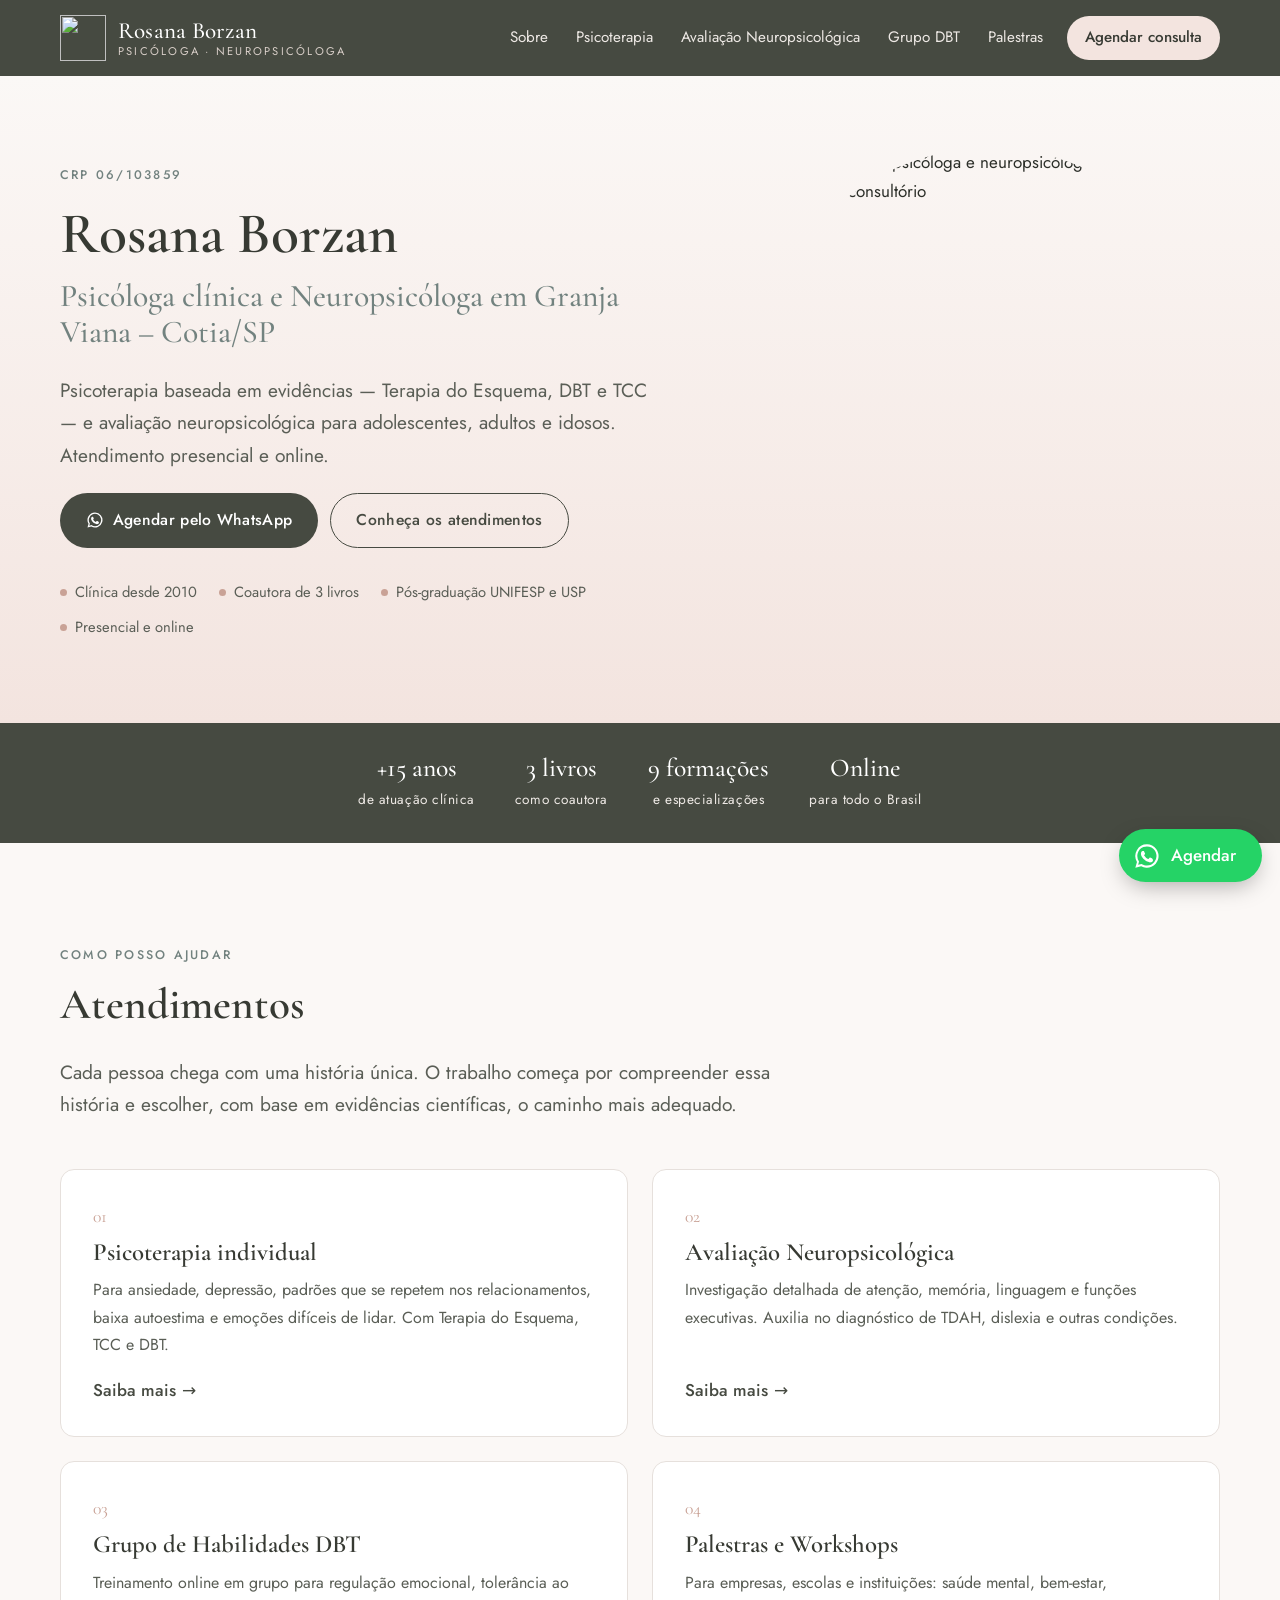
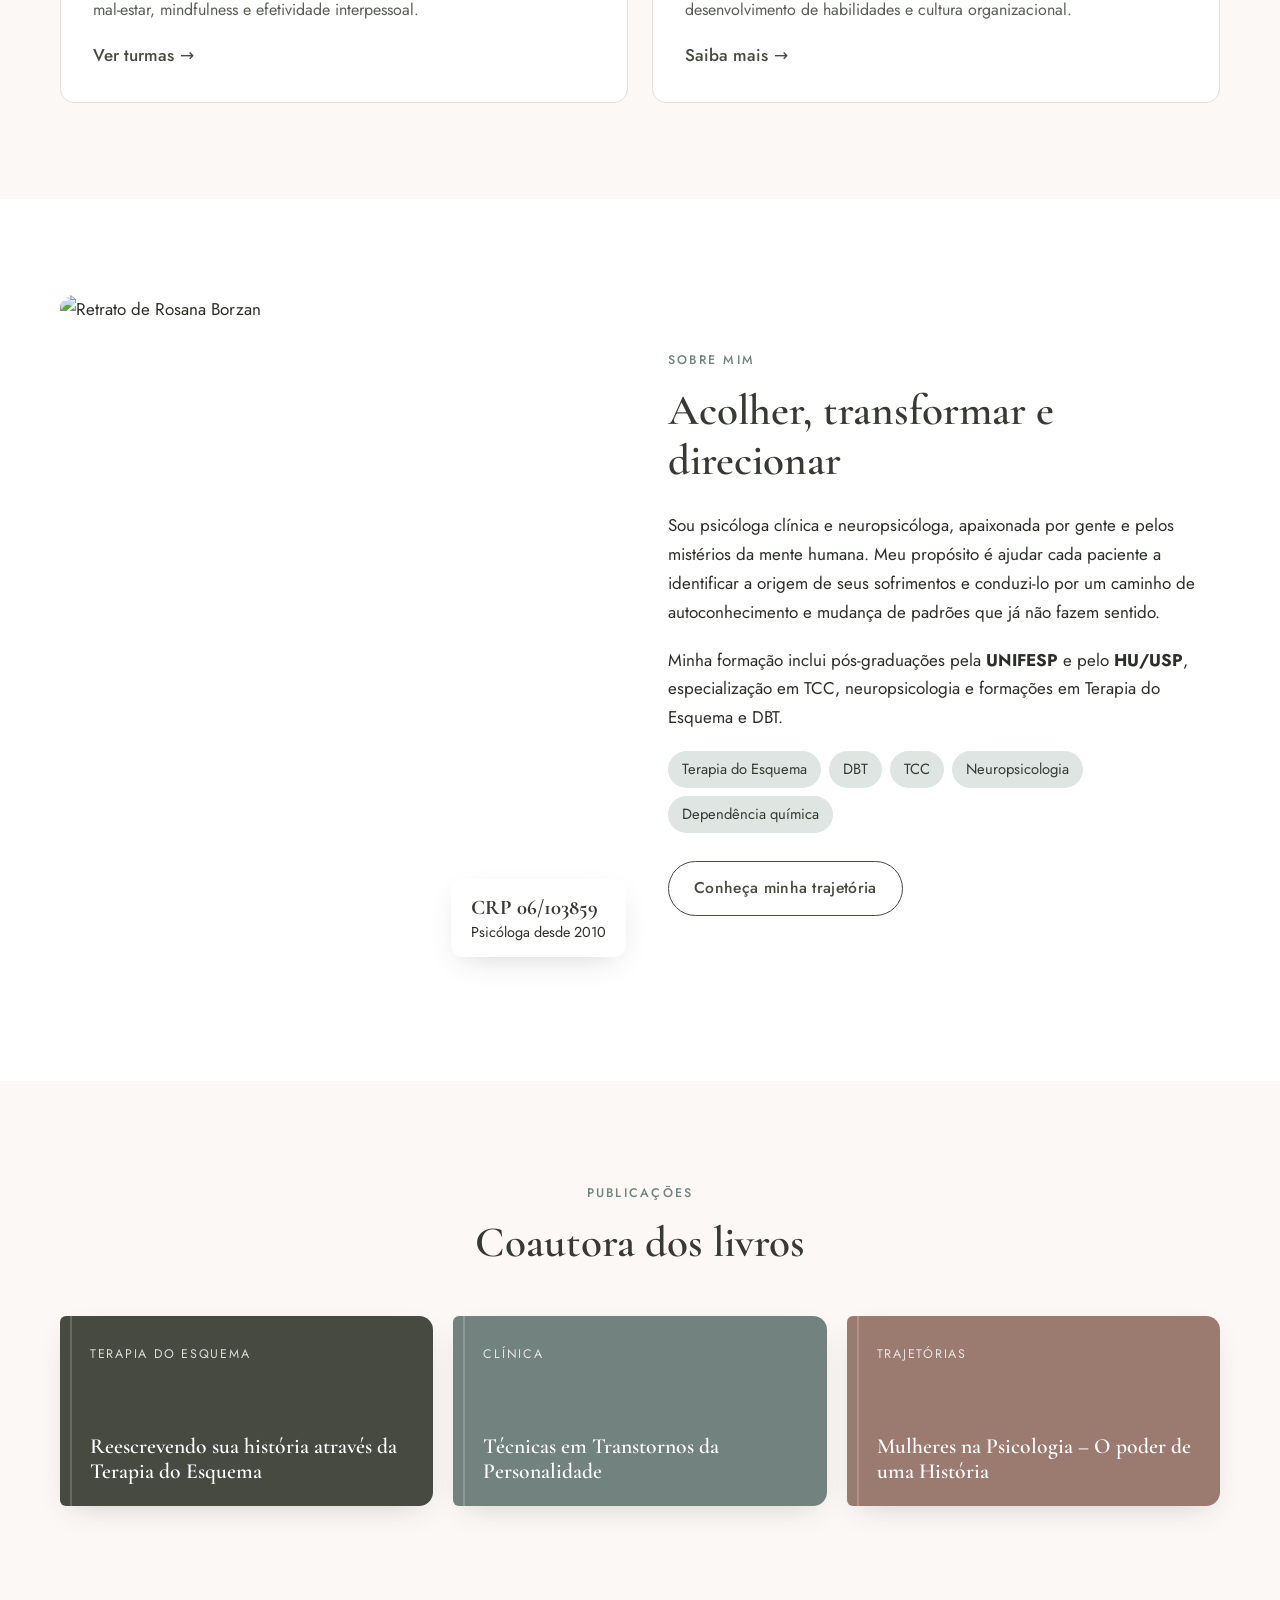
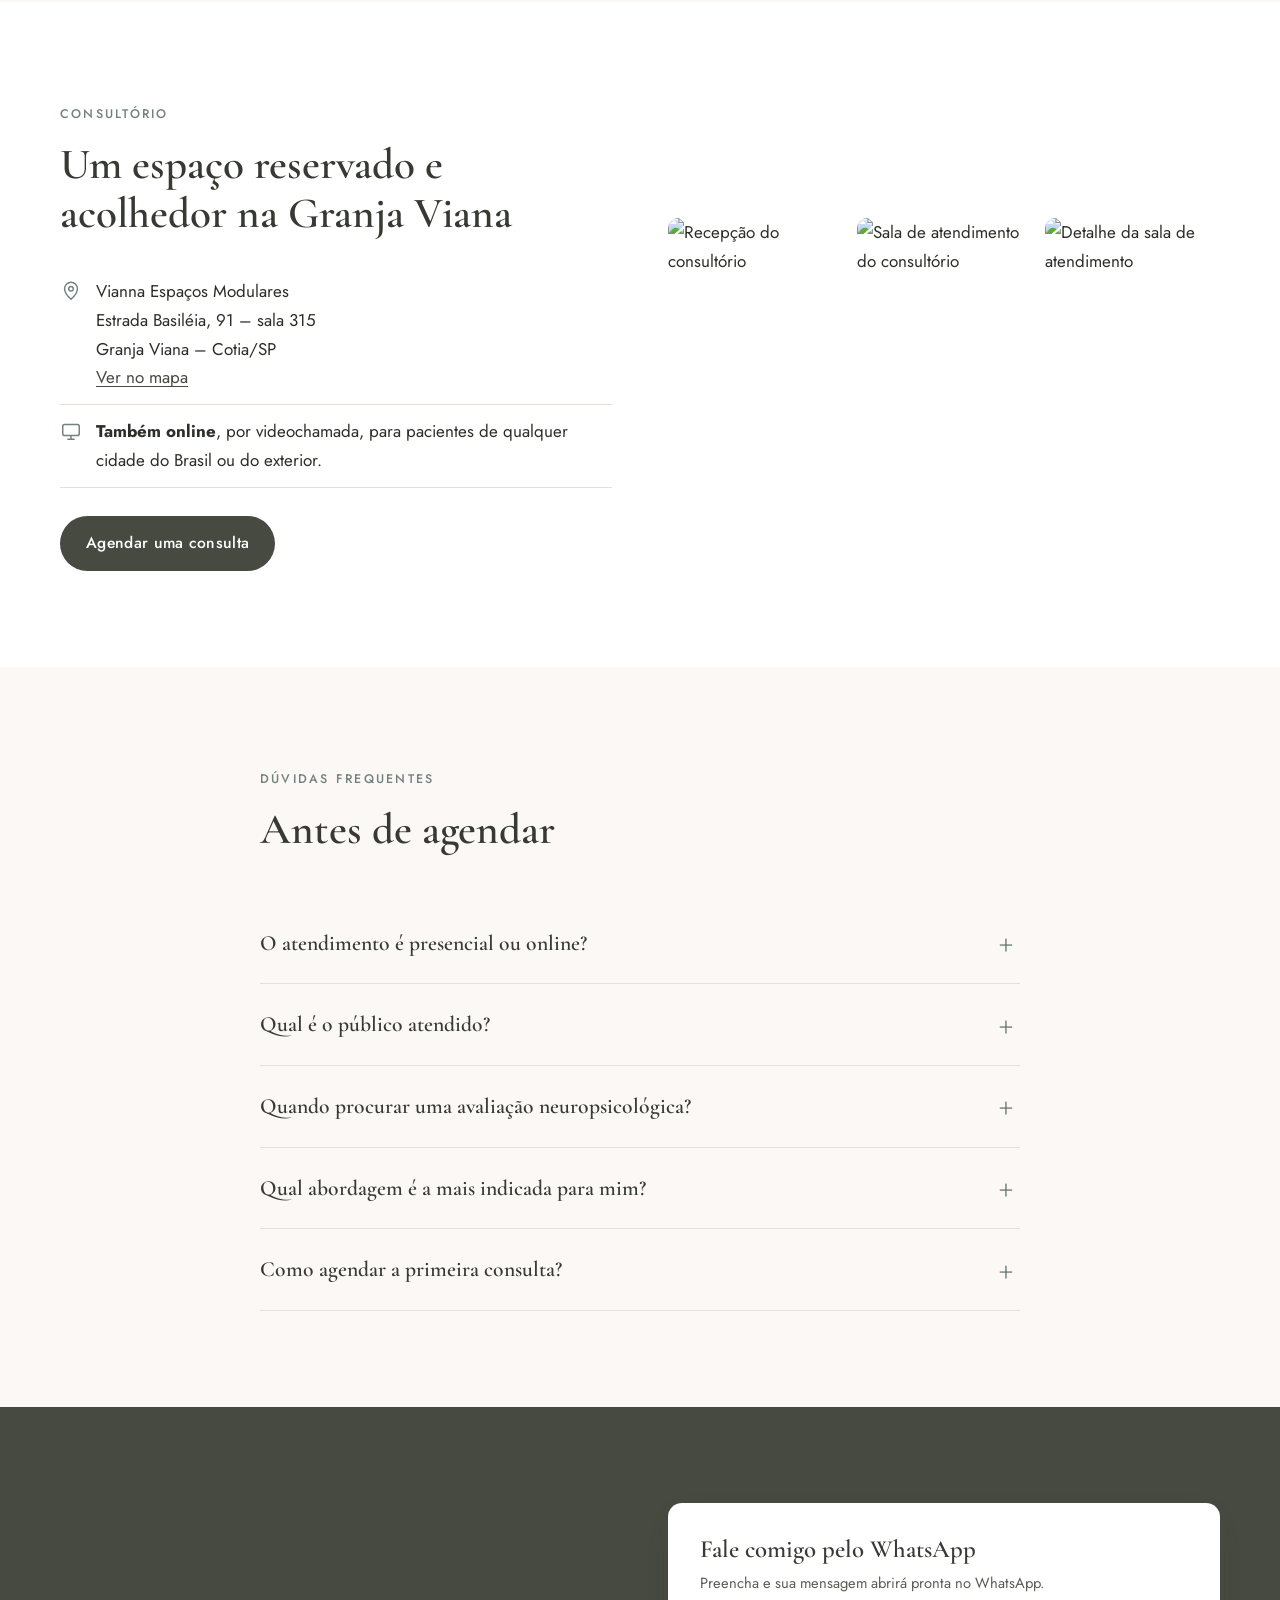
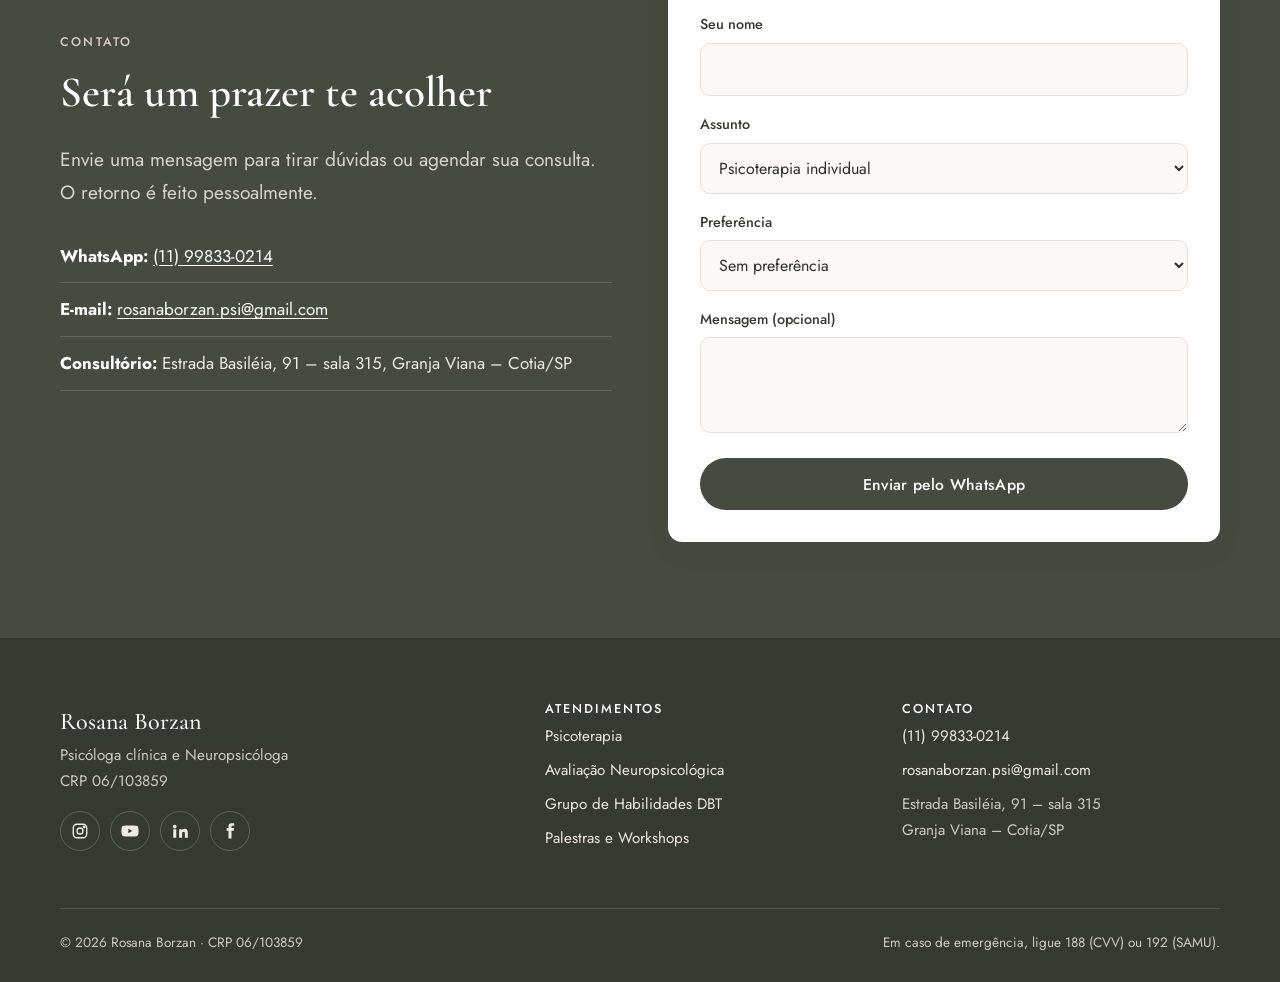
==== index.html @ f5019046 "Site Rosana Borzan: prévia otimizada para rosana.borzanti.com Site estático (HTML/CSS) para GitHub P" ====
<!doctype html>
<html lang="pt-BR">
<head>
  <meta charset="utf-8">
  <meta name="viewport" content="width=device-width, initial-scale=1">
  <!-- PRÉVIA: remover a linha abaixo quando o site for publicado no domínio oficial -->
  <meta name="robots" content="noindex, nofollow">
  <title>Rosana Borzan | Psicóloga e Neuropsicóloga em Granja Viana – Cotia/SP</title>
  <meta name="description" content="Psicóloga clínica e neuropsicóloga (CRP 06/103859) na Granja Viana, Cotia/SP. Terapia do Esquema, DBT, TCC e avaliação neuropsicológica. Atendimento presencial e online.">
  <link rel="canonical" href="https://www.rosanaborzan.com.br/">

  <meta property="og:type" content="website">
  <meta property="og:locale" content="pt_BR">
  <meta property="og:site_name" content="Rosana Borzan — Psicóloga e Neuropsicóloga">
  <meta property="og:title" content="Rosana Borzan | Psicóloga e Neuropsicóloga em Granja Viana – Cotia/SP">
  <meta property="og:description" content="Psicoterapia (Terapia do Esquema, DBT e TCC) e avaliação neuropsicológica. Presencial na Granja Viana e online.">
  <meta property="og:url" content="https://www.rosanaborzan.com.br/">
  <meta property="og:image" content="https://static.wixstatic.com/media/df5437_ecac003f437c480aad3b87cfb4c5e4ff~mv2.png">
  <meta name="theme-color" content="#464a41">

  <link rel="icon" href="https://static.wixstatic.com/media/df5437_213c52e85fbc4477a9173a005abdd937~mv2.png/v1/fill/w_64,h_64/icone.png">
  <link rel="preconnect" href="https://fonts.googleapis.com">
  <link rel="preconnect" href="https://fonts.gstatic.com" crossorigin>
  <link rel="preconnect" href="https://static.wixstatic.com">
  <link href="https://fonts.googleapis.com/css2?family=Cormorant+Garamond:wght@500;600&family=Jost:wght@300;400;500&display=swap" rel="stylesheet">
  <link rel="stylesheet" href="assets/css/style.css">

  <script type="application/ld+json">
  {
    "@context": "https://schema.org",
    "@graph": [
      {
        "@type": "Person",
        "@id": "https://www.rosanaborzan.com.br/#rosana",
        "name": "Rosana Borzan",
        "jobTitle": "Psicóloga clínica e Neuropsicóloga",
        "identifier": "CRP 06/103859",
        "url": "https://www.rosanaborzan.com.br/",
        "image": "https://static.wixstatic.com/media/df5437_69ecfca839ca48368ebe53f4843cc2de~mv2.png",
        "knowsAbout": ["Terapia do Esquema", "Terapia Comportamental Dialética (DBT)", "Terapia Cognitivo-Comportamental (TCC)", "Avaliação Neuropsicológica", "Dependência Química"],
        "alumniOf": ["UNIAD/UNIFESP", "HU/USP", "IPOG", "CETCC", "Wainer Psicologia"],
        "sameAs": [
          "https://instagram.com/rosanaborzan.psi",
          "https://www.facebook.com/rosanaborzan.psi",
          "https://www.linkedin.com/in/rosana-borzan-b3a8b321/",
          "https://www.youtube.com/@rosanaborzan-psi"
        ]
      },
      {
        "@type": "MedicalBusiness",
        "@id": "https://www.rosanaborzan.com.br/#consultorio",
        "name": "Rosana Borzan — Psicóloga e Neuropsicóloga",
        "url": "https://www.rosanaborzan.com.br/",
        "image": "https://static.wixstatic.com/media/df5437_6f038b5572b04804a9da03c0ed08ec69~mv2.jpg",
        "telephone": "+55 11 99833-0214",
        "email": "rosanaborzan.psi@gmail.com",
        "medicalSpecialty": "Psychiatric",
        "founder": { "@id": "https://www.rosanaborzan.com.br/#rosana" },
        "address": {
          "@type": "PostalAddress",
          "streetAddress": "Estrada Basiléia, 91 – sala 315 (Vianna Espaços Modulares)",
          "addressLocality": "Cotia",
          "addressRegion": "SP",
          "addressCountry": "BR"
        },
        "areaServed": ["Granja Viana", "Cotia", "Carapicuíba", "Vargem Grande Paulista", "São Paulo", "Brasil (online)"],
        "availableService": [
          { "@type": "MedicalTherapy", "name": "Psicoterapia individual" },
          { "@type": "MedicalTest", "name": "Avaliação Neuropsicológica" },
          { "@type": "MedicalTherapy", "name": "Grupo de Treinamento de Habilidades DBT" }
        ]
      },
      {
        "@type": "FAQPage",
        "mainEntity": [
          { "@type": "Question", "name": "O atendimento é presencial ou online?",
            "acceptedAnswer": { "@type": "Answer", "text": "Os dois. O atendimento presencial acontece no consultório na Granja Viana, em Cotia/SP, e o atendimento online é feito por videochamada, para pacientes de qualquer cidade." } },
          { "@type": "Question", "name": "Qual é o público atendido?",
            "acceptedAnswer": { "@type": "Answer", "text": "Adolescentes, adultos e idosos, em psicoterapia individual. A avaliação neuropsicológica e os grupos de DBT têm critérios próprios, que são conversados no primeiro contato." } },
          { "@type": "Question", "name": "Quando procurar uma avaliação neuropsicológica?",
            "acceptedAnswer": { "@type": "Answer", "text": "Quando há queixas de atenção, memória, aprendizagem, organização ou comportamento, suspeita de TDAH ou dislexia, ou quando um médico solicita a avaliação para apoiar o diagnóstico e o planejamento do tratamento." } },
          { "@type": "Question", "name": "Como agendar a primeira consulta?",
            "acceptedAnswer": { "@type": "Answer", "text": "Pelo WhatsApp (11) 99833-0214, pelo e-mail rosanaborzan.psi@gmail.com ou pelo formulário deste site." } }
        ]
      }
    ]
  }
  </script>
</head>
<body>
  <a class="skip-link" href="#conteudo">Pular para o conteúdo</a>

  <header class="site-header">
    <div class="wrap">
      <a class="brand" href="./" aria-label="Rosana Borzan — página inicial">
        <img src="https://static.wixstatic.com/media/df5437_213c52e85fbc4477a9173a005abdd937~mv2.png/v1/fill/w_92,h_92/simbolo.png" alt="" width="46" height="46">
        <span class="brand-text">
          <span class="brand-name">Rosana Borzan</span>
          <span class="brand-sub">Psicóloga · Neuropsicóloga</span>
        </span>
      </a>
      <button class="nav-toggle" aria-expanded="false" aria-controls="menu" aria-label="Abrir menu">
        <svg viewBox="0 0 24 24" fill="none" stroke="currentColor" stroke-width="1.6"><path d="M4 7h16M4 12h16M4 17h16"/></svg>
      </button>
      <nav class="site-nav" id="menu" aria-label="Principal">
        <ul>
          <li><a href="sobre/">Sobre</a></li>
          <li><a href="psicoterapia/">Psicoterapia</a></li>
          <li><a href="avaliacao-neuropsicologica/">Avaliação Neuropsicológica</a></li>
          <li><a href="grupo-dbt/">Grupo DBT</a></li>
          <li><a href="palestras/">Palestras</a></li>
          <li><a class="nav-cta" href="#contato">Agendar consulta</a></li>
        </ul>
      </nav>
    </div>
  </header>

  <main id="conteudo">
    <!-- HERO -->
    <section class="hero">
      <div class="wrap">
        <div class="hero-text">
          <span class="eyebrow">CRP 06/103859</span>
          <h1>Rosana Borzan<span>Psicóloga clínica e Neuropsicóloga em Granja Viana – Cotia/SP</span></h1>
          <p class="lead">Psicoterapia baseada em evidências — Terapia do Esquema, DBT e TCC — e avaliação neuropsicológica para adolescentes, adultos e idosos. Atendimento presencial e online.</p>
          <div class="btn-row">
            <a class="btn btn-primary" href="https://wa.me/5511998330214?text=Ol%C3%A1%2C%20Dra.%20Rosana!%20Gostaria%20de%20agendar%20uma%20consulta." target="_blank" rel="noopener">
              <svg viewBox="0 0 24 24" fill="currentColor" aria-hidden="true"><path d="M12 2a10 10 0 0 0-8.6 15.1L2 22l5-1.3A10 10 0 1 0 12 2Zm0 18.2c-1.5 0-3-.4-4.3-1.2l-.3-.2-3 .8.8-2.9-.2-.3A8.2 8.2 0 1 1 12 20.2Zm4.5-6.1c-.2-.1-1.5-.7-1.7-.8-.2-.1-.4-.1-.6.1l-.8 1c-.1.2-.3.2-.5.1a6.7 6.7 0 0 1-3.3-2.9c-.3-.4.3-.4.7-1.3.1-.2 0-.3 0-.4l-.8-1.8c-.2-.5-.4-.4-.6-.4h-.5a1 1 0 0 0-.7.3c-.2.3-.9.9-.9 2.2s.9 2.5 1 2.7c.1.2 1.8 2.8 4.4 3.9 1.6.7 2.3.8 3.1.6.5-.1 1.5-.6 1.7-1.2.2-.6.2-1.1.2-1.2-.1-.1-.3-.2-.5-.3Z"/></svg>
              Agendar pelo WhatsApp
            </a>
            <a class="btn btn-outline" href="#atendimentos">Conheça os atendimentos</a>
          </div>
          <ul class="trust">
            <li>Clínica desde 2010</li>
            <li>Coautora de 3 livros</li>
            <li>Pós-graduação UNIFESP e USP</li>
            <li>Presencial e online</li>
          </ul>
        </div>
        <div class="hero-photo">
          <img src="https://static.wixstatic.com/media/df5437_302fc3990cfb4ee89cc8f977076cc85a~mv2.png/v1/fill/w_920,h_1150,al_t,q_85/rosana-borzan-psicologa.png"
               alt="Rosana Borzan, psicóloga e neuropsicóloga, sentada em uma poltrona do consultório"
               width="460" height="575" fetchpriority="high">
        </div>
      </div>
    </section>

    <!-- CREDENCIAIS -->
    <section class="creds" aria-label="Destaques da trajetória">
      <div class="wrap">
        <div><strong>+15 anos</strong><span>de atuação clínica</span></div>
        <div><strong>3 livros</strong><span>como coautora</span></div>
        <div><strong>9 formações</strong><span>e especializações</span></div>
        <div><strong>Online</strong><span>para todo o Brasil</span></div>
      </div>
    </section>

    <!-- ATENDIMENTOS -->
    <section class="section" id="atendimentos">
      <div class="wrap">
        <div class="section-head">
          <span class="eyebrow">Como posso ajudar</span>
          <h2>Atendimentos</h2>
          <p class="lead">Cada pessoa chega com uma história única. O trabalho começa por compreender essa história e escolher, com base em evidências científicas, o caminho mais adequado.</p>
        </div>
        <div class="grid-4">
          <a class="card" href="psicoterapia/">
            <span class="card-num">01</span>
            <h3>Psicoterapia individual</h3>
            <p>Para ansiedade, depressão, padrões que se repetem nos relacionamentos, baixa autoestima e emoções difíceis de lidar. Com Terapia do Esquema, TCC e DBT.</p>
            <span class="more">Saiba mais</span>
          </a>
          <a class="card" href="avaliacao-neuropsicologica/">
            <span class="card-num">02</span>
            <h3>Avaliação Neuropsicológica</h3>
            <p>Investigação detalhada de atenção, memória, linguagem e funções executivas. Auxilia no diagnóstico de TDAH, dislexia e outras condições.</p>
            <span class="more">Saiba mais</span>
          </a>
          <a class="card" href="grupo-dbt/">
            <span class="card-num">03</span>
            <h3>Grupo de Habilidades DBT</h3>
            <p>Treinamento online em grupo para regulação emocional, tolerância ao mal-estar, mindfulness e efetividade interpessoal.</p>
            <span class="more">Ver turmas</span>
          </a>
          <a class="card" href="palestras/">
            <span class="card-num">04</span>
            <h3>Palestras e Workshops</h3>
            <p>Para empresas, escolas e instituições: saúde mental, bem-estar, desenvolvimento de habilidades e cultura organizacional.</p>
            <span class="more">Saiba mais</span>
          </a>
        </div>
      </div>
    </section>

    <!-- SOBRE (resumo) -->
    <section class="section section-alt">
      <div class="wrap grid-2">
        <div class="portrait">
          <img src="https://static.wixstatic.com/media/df5437_69ecfca839ca48368ebe53f4843cc2de~mv2.png/v1/fill/w_900,h_1125,al_t,q_85/rosana-borzan.png"
               alt="Retrato de Rosana Borzan" width="450" height="562" loading="lazy">
          <div class="portrait-badge"><strong>CRP 06/103859</strong>Psicóloga desde 2010</div>
        </div>
        <div>
          <span class="eyebrow">Sobre mim</span>
          <h2>Acolher, transformar e direcionar</h2>
          <p>Sou psicóloga clínica e neuropsicóloga, apaixonada por gente e pelos mistérios da mente humana. Meu propósito é ajudar cada paciente a identificar a origem de seus sofrimentos e conduzi-lo por um caminho de autoconhecimento e mudança de padrões que já não fazem sentido.</p>
          <p>Minha formação inclui pós-graduações pela <strong>UNIFESP</strong> e pelo <strong>HU/USP</strong>, especialização em TCC, neuropsicologia e formações em Terapia do Esquema e DBT.</p>
          <ul class="pill-list" aria-label="Abordagens">
            <li>Terapia do Esquema</li>
            <li>DBT</li>
            <li>TCC</li>
            <li>Neuropsicologia</li>
            <li>Dependência química</li>
          </ul>
          <p style="margin-top:28px"><a class="btn btn-outline" href="sobre/">Conheça minha trajetória</a></p>
        </div>
      </div>
    </section>

    <!-- LIVROS -->
    <section class="section">
      <div class="wrap">
        <div class="section-head center">
          <span class="eyebrow">Publicações</span>
          <h2>Coautora dos livros</h2>
        </div>
        <div class="books">
          <article class="book"><span>Terapia do Esquema</span><h3>Reescrevendo sua história através da Terapia do Esquema</h3></article>
          <article class="book"><span>Clínica</span><h3>Técnicas em Transtornos da Personalidade</h3></article>
          <article class="book"><span>Trajetórias</span><h3>Mulheres na Psicologia – O poder de uma História</h3></article>
        </div>
      </div>
    </section>

    <!-- CONSULTÓRIO -->
    <section class="section section-alt" id="consultorio">
      <div class="wrap grid-2">
        <div>
          <span class="eyebrow">Consultório</span>
          <h2>Um espaço reservado e acolhedor na Granja Viana</h2>
          <ul class="info-list">
            <li>
              <svg viewBox="0 0 24 24" fill="none" stroke="currentColor" stroke-width="1.6" aria-hidden="true"><path d="M12 21s-7-6.2-7-11.5A7 7 0 0 1 19 9.5C19 14.8 12 21 12 21Z"/><circle cx="12" cy="9.5" r="2.5"/></svg>
              <span>Vianna Espaços Modulares<br>Estrada Basiléia, 91 – sala 315<br>Granja Viana – Cotia/SP<br><a href="https://www.google.com/maps/search/?api=1&query=Estrada+Basil%C3%A9ia+91+Granja+Viana+Cotia+SP" target="_blank" rel="noopener">Ver no mapa</a></span>
            </li>
            <li>
              <svg viewBox="0 0 24 24" fill="none" stroke="currentColor" stroke-width="1.6" aria-hidden="true"><rect x="3" y="5" width="18" height="12" rx="2"/><path d="M8 21h8M12 17v4"/></svg>
              <span><strong>Também online</strong>, por videochamada, para pacientes de qualquer cidade do Brasil ou do exterior.</span>
            </li>
          </ul>
          <a class="btn btn-primary" href="#contato">Agendar uma consulta</a>
        </div>
        <div class="gallery">
          <img src="https://static.wixstatic.com/media/df5437_6f038b5572b04804a9da03c0ed08ec69~mv2.jpg/v1/fill/w_480,h_640,q_85/consultorio-1.jpg" alt="Recepção do consultório" width="240" height="320" loading="lazy">
          <img src="https://static.wixstatic.com/media/df5437_a8359cb9f6e34f0aaebdbaca2ffdbe07~mv2.jpg/v1/fill/w_480,h_640,q_85/consultorio-2.jpg" alt="Sala de atendimento do consultório" width="240" height="320" loading="lazy">
          <img src="https://static.wixstatic.com/media/df5437_cb203d98966946499ea6cd91d3223af6~mv2.jpg/v1/fill/w_480,h_640,q_85/consultorio-3.jpg" alt="Detalhe da sala de atendimento" width="240" height="320" loading="lazy">
        </div>
      </div>
    </section>

    <!-- FAQ -->
    <section class="section" id="duvidas">
      <div class="wrap narrow">
        <div class="section-head">
          <span class="eyebrow">Dúvidas frequentes</span>
          <h2>Antes de agendar</h2>
        </div>
        <div class="faq">
          <details>
            <summary>O atendimento é presencial ou online?</summary>
            <p>Os dois. O atendimento presencial acontece no consultório na Granja Viana, em Cotia/SP, e o atendimento online é feito por videochamada, para pacientes de qualquer cidade.</p>
          </details>
          <details>
            <summary>Qual é o público atendido?</summary>
            <p>Adolescentes, adultos e idosos, em psicoterapia individual. A avaliação neuropsicológica e os grupos de DBT têm critérios próprios, que são conversados no primeiro contato.</p>
          </details>
          <details>
            <summary>Quando procurar uma avaliação neuropsicológica?</summary>
            <p>Quando há queixas de atenção, memória, aprendizagem, organização ou comportamento, suspeita de TDAH ou dislexia, ou quando um médico solicita a avaliação para apoiar o diagnóstico e o planejamento do tratamento. <a href="avaliacao-neuropsicologica/">Saiba como funciona</a>.</p>
          </details>
          <details>
            <summary>Qual abordagem é a mais indicada para mim?</summary>
            <p>Isso é definido em conjunto, a partir das primeiras sessões. A Terapia do Esquema, a TCC e a DBT são abordagens com sólida base científica e podem ser combinadas de acordo com a necessidade de cada pessoa.</p>
          </details>
          <details>
            <summary>Como agendar a primeira consulta?</summary>
            <p>Pelo WhatsApp <a href="https://wa.me/5511998330214" target="_blank" rel="noopener">(11) 99833-0214</a>, pelo e-mail <a href="mailto:rosanaborzan.psi@gmail.com">rosanaborzan.psi@gmail.com</a> ou pelo formulário abaixo.</p>
          </details>
        </div>
      </div>
    </section>

    <!-- CONTATO -->
    <section class="section cta-band" id="contato">
      <div class="wrap grid-2">
        <div>
          <span class="eyebrow" style="color:#d9cfc9">Contato</span>
          <h2>Será um prazer te acolher</h2>
          <p class="lead">Envie uma mensagem para tirar dúvidas ou agendar sua consulta. O retorno é feito pessoalmente.</p>
          <ul class="info-list" style="border-color:rgba(255,255,255,.15)">
            <li style="border-color:rgba(255,255,255,.15)"><span><strong style="color:#fff">WhatsApp:</strong> <a style="color:#fff" href="https://wa.me/5511998330214" target="_blank" rel="noopener">(11) 99833-0214</a></span></li>
            <li style="border-color:rgba(255,255,255,.15)"><span><strong style="color:#fff">E-mail:</strong> <a style="color:#fff" href="mailto:rosanaborzan.psi@gmail.com">rosanaborzan.psi@gmail.com</a></span></li>
            <li style="border-color:rgba(255,255,255,.15)"><span><strong style="color:#fff">Consultório:</strong> Estrada Basiléia, 91 – sala 315, Granja Viana – Cotia/SP</span></li>
          </ul>
        </div>
        <form class="contact-form" id="contato-form">
          <h3>Fale comigo pelo WhatsApp</h3>
          <p class="hint">Preencha e sua mensagem abrirá pronta no WhatsApp.</p>
          <div class="field">
            <label for="nome">Seu nome</label>
            <input id="nome" name="nome" required autocomplete="name">
          </div>
          <div class="field">
            <label for="assunto">Assunto</label>
            <select id="assunto" name="assunto">
              <option>Psicoterapia individual</option>
              <option>Avaliação Neuropsicológica</option>
              <option>Grupo de Habilidades DBT</option>
              <option>Palestras e Workshops</option>
              <option>Outro assunto</option>
            </select>
          </div>
          <div class="field">
            <label for="modalidade">Preferência</label>
            <select id="modalidade" name="modalidade">
              <option value="">Sem preferência</option>
              <option>Presencial</option>
              <option>Online</option>
            </select>
          </div>
          <div class="field">
            <label for="mensagem">Mensagem (opcional)</label>
            <textarea id="mensagem" name="mensagem"></textarea>
          </div>
          <button class="btn btn-primary" type="submit">Enviar pelo WhatsApp</button>
        </form>
      </div>
    </section>
  </main>

  <footer class="site-footer">
    <div class="wrap">
      <div class="footer-grid">
        <div>
          <p><strong style="color:#fff;font-family:var(--serif);font-size:1.5rem;font-weight:500">Rosana Borzan</strong><br>
          Psicóloga clínica e Neuropsicóloga<br>CRP 06/103859</p>
          <div class="social">
            <a href="https://instagram.com/rosanaborzan.psi" target="_blank" rel="noopener" aria-label="Instagram"><svg viewBox="0 0 24 24" fill="none" stroke="currentColor" stroke-width="1.8"><rect x="3" y="3" width="18" height="18" rx="5"/><circle cx="12" cy="12" r="4"/><circle cx="17.5" cy="6.5" r="1" fill="currentColor"/></svg></a>
            <a href="https://www.youtube.com/@rosanaborzan-psi" target="_blank" rel="noopener" aria-label="YouTube"><svg viewBox="0 0 24 24" fill="currentColor"><path d="M23 7.2a3 3 0 0 0-2.1-2.1C19 4.6 12 4.6 12 4.6s-7 0-8.9.5A3 3 0 0 0 1 7.2 31 31 0 0 0 .5 12a31 31 0 0 0 .5 4.8 3 3 0 0 0 2.1 2.1c1.9.5 8.9.5 8.9.5s7 0 8.9-.5a3 3 0 0 0 2.1-2.1 31 31 0 0 0 .5-4.8 31 31 0 0 0-.5-4.8ZM9.8 15V9l5.2 3-5.2 3Z"/></svg></a>
            <a href="https://www.linkedin.com/in/rosana-borzan-b3a8b321/" target="_blank" rel="noopener" aria-label="LinkedIn"><svg viewBox="0 0 24 24" fill="currentColor"><path d="M4.98 3.5a2.5 2.5 0 1 1 0 5 2.5 2.5 0 0 1 0-5ZM3 9.5h4V21H3V9.5Zm7 0h3.8v1.6h.1c.5-1 1.8-2 3.8-2 4 0 4.8 2.6 4.8 6V21h-4v-5.1c0-1.2 0-2.8-1.7-2.8s-2 1.3-2 2.7V21h-4V9.5Z"/></svg></a>
            <a href="https://www.facebook.com/rosanaborzan.psi" target="_blank" rel="noopener" aria-label="Facebook"><svg viewBox="0 0 24 24" fill="currentColor"><path d="M14 8V6c0-.9.6-1 1-1h2.5V1.5H14c-3.3 0-4 2.4-4 4V8H7.5v3.5H10V22h4V11.5h3l.5-3.5H14Z"/></svg></a>
          </div>
        </div>
        <div>
          <h4>Atendimentos</h4>
          <ul>
            <li><a href="psicoterapia/">Psicoterapia</a></li>
            <li><a href="avaliacao-neuropsicologica/">Avaliação Neuropsicológica</a></li>
            <li><a href="grupo-dbt/">Grupo de Habilidades DBT</a></li>
            <li><a href="palestras/">Palestras e Workshops</a></li>
          </ul>
        </div>
        <div>
          <h4>Contato</h4>
          <ul>
            <li><a href="https://wa.me/5511998330214" target="_blank" rel="noopener">(11) 99833-0214</a></li>
            <li><a href="mailto:rosanaborzan.psi@gmail.com">rosanaborzan.psi@gmail.com</a></li>
            <li>Estrada Basiléia, 91 – sala 315<br>Granja Viana – Cotia/SP</li>
          </ul>
        </div>
      </div>
      <div class="footer-bottom">
        <span>© <span data-year>2026</span> Rosana Borzan · CRP 06/103859</span>
        <span>Em caso de emergência, ligue 188 (CVV) ou 192 (SAMU).</span>
      </div>
    </div>
  </footer>

  <a class="wa-float" href="https://wa.me/5511998330214?text=Ol%C3%A1%2C%20Dra.%20Rosana!%20Gostaria%20de%20agendar%20uma%20consulta." target="_blank" rel="noopener" aria-label="Conversar pelo WhatsApp">
    <svg viewBox="0 0 24 24" fill="currentColor" aria-hidden="true"><path d="M12 2a10 10 0 0 0-8.6 15.1L2 22l5-1.3A10 10 0 1 0 12 2Zm0 18.2c-1.5 0-3-.4-4.3-1.2l-.3-.2-3 .8.8-2.9-.2-.3A8.2 8.2 0 1 1 12 20.2Zm4.5-6.1c-.2-.1-1.5-.7-1.7-.8-.2-.1-.4-.1-.6.1l-.8 1c-.1.2-.3.2-.5.1a6.7 6.7 0 0 1-3.3-2.9c-.3-.4.3-.4.7-1.3.1-.2 0-.3 0-.4l-.8-1.8c-.2-.5-.4-.4-.6-.4h-.5a1 1 0 0 0-.7.3c-.2.3-.9.9-.9 2.2s.9 2.5 1 2.7c.1.2 1.8 2.8 4.4 3.9 1.6.7 2.3.8 3.1.6.5-.1 1.5-.6 1.7-1.2.2-.6.2-1.1.2-1.2-.1-.1-.3-.2-.5-.3Z"/></svg>
    <span>Agendar</span>
  </a>

  <script src="assets/js/main.js" defer></script>
</body>
</html>
---- assets/css/style.css ----
/* ==========================================================
   Rosana Borzan — Psicóloga e Neuropsicóloga
   Identidade: oliva + sálvia + rosê (herdada do site atual)
   ========================================================== */

:root {
  --olive: #464a41;
  --olive-deep: #373a33;
  --sage: #72827f;
  --sage-soft: #dfe5e3;
  --rose: #c9a296;
  --rose-soft: #f3e4df;
  --cream: #fbf8f6;
  --paper: #ffffff;
  --ink: #2c2f29;
  --ink-soft: #5a5e56;
  --line: #e6e0dc;

  --serif: "Cormorant Garamond", Georgia, "Times New Roman", serif;
  --sans: "Jost", "Futura", "Segoe UI", system-ui, sans-serif;

  --radius: 14px;
  --shadow: 0 10px 30px -12px rgba(55, 58, 51, 0.25);
  --wrap: 1160px;
}

*,
*::before,
*::after { box-sizing: border-box; }

html { scroll-behavior: smooth; }

body {
  margin: 0;
  font-family: var(--sans);
  font-size: 1.0625rem;
  line-height: 1.7;
  color: var(--ink);
  background: var(--cream);
  -webkit-font-smoothing: antialiased;
}

img { max-width: 100%; height: auto; display: block; }

a { color: var(--olive); text-underline-offset: 3px; }
a:hover { color: var(--sage); }

h1, h2, h3, h4 {
  font-family: var(--serif);
  font-weight: 600;
  line-height: 1.15;
  color: var(--olive-deep);
  margin: 0 0 0.6em;
}
h1 { font-size: clamp(2.3rem, 5vw, 3.6rem); }
h2 { font-size: clamp(1.9rem, 3.6vw, 2.7rem); }
h3 { font-size: 1.55rem; }
p  { margin: 0 0 1.1em; }

.wrap { width: min(100% - 32px, var(--wrap)); margin-inline: auto; }
.narrow { max-width: 760px; }

.eyebrow {
  display: inline-block;
  font-family: var(--sans);
  font-size: 0.78rem;
  font-weight: 500;
  letter-spacing: 0.18em;
  text-transform: uppercase;
  color: var(--sage);
  margin-bottom: 0.9rem;
}

.lead { font-size: 1.2rem; color: var(--ink-soft); }

.skip-link {
  position: absolute; left: -9999px; top: 0;
  background: var(--olive); color: #fff; padding: 8px 14px; z-index: 100;
}
.skip-link:focus { left: 8px; top: 8px; }

:focus-visible { outline: 2px solid var(--rose); outline-offset: 3px; }

/* ---------- Botões ---------- */
.btn {
  display: inline-flex; align-items: center; gap: 0.55em;
  padding: 0.85em 1.6em;
  border-radius: 999px;
  font-family: var(--sans); font-size: 0.98rem; font-weight: 500;
  text-decoration: none; letter-spacing: 0.02em;
  border: 1px solid transparent;
  cursor: pointer;
  transition: background 0.2s, color 0.2s, border-color 0.2s, transform 0.2s;
}
.btn:hover { transform: translateY(-1px); }
.btn svg { width: 1.15em; height: 1.15em; flex: none; }
.btn-primary { background: var(--olive); color: #fff; }
.btn-primary:hover { background: var(--olive-deep); color: #fff; }
.btn-outline { border-color: var(--olive); color: var(--olive); background: transparent; }
.btn-outline:hover { background: var(--olive); color: #fff; }
.btn-light { background: #fff; color: var(--olive-deep); }
.btn-light:hover { background: var(--rose-soft); color: var(--olive-deep); }
.btn-row { display: flex; flex-wrap: wrap; gap: 12px; }

/* ---------- Cabeçalho ---------- */
.site-header {
  position: sticky; top: 0; z-index: 50;
  background: var(--olive);
  color: #fff;
}
.site-header .wrap {
  display: flex; align-items: center; justify-content: space-between;
  min-height: 76px; gap: 24px;
}
.brand { display: flex; align-items: center; gap: 12px; text-decoration: none; color: #fff; }
.brand img { width: 46px; height: 46px; object-fit: contain; }
.brand-text { display: flex; flex-direction: column; line-height: 1.15; }
.brand-name { font-family: var(--serif); font-size: 1.45rem; font-weight: 500; letter-spacing: 0.01em; }
.brand-sub { font-size: 0.7rem; letter-spacing: 0.2em; text-transform: uppercase; color: #d9cfc9; }
.brand:hover { color: #fff; }

.nav-toggle {
  display: none;
  background: none; border: 0; color: #fff; padding: 8px; cursor: pointer;
}
.nav-toggle svg { width: 28px; height: 28px; }

.site-nav ul { list-style: none; margin: 0; padding: 0; display: flex; align-items: center; gap: 4px; }
.site-nav a {
  display: block; padding: 8px 12px;
  color: #eee9e5; text-decoration: none; font-size: 0.95rem;
  border-radius: 8px;
}
.site-nav a:hover, .site-nav a[aria-current="page"] { color: #fff; background: rgba(255,255,255,0.08); }
.site-nav .nav-cta {
  margin-left: 8px; background: var(--rose-soft); color: var(--olive-deep);
  padding: 9px 18px; border-radius: 999px; font-weight: 500;
}
.site-nav .nav-cta:hover { background: #fff; color: var(--olive-deep); }

@media (max-width: 980px) {
  .nav-toggle { display: block; }
  .site-nav {
    position: absolute; left: 0; right: 0; top: 100%;
    background: var(--olive);
    border-top: 1px solid rgba(255,255,255,0.1);
    display: none;
  }
  .site-nav.open { display: block; }
  .site-nav ul { flex-direction: column; align-items: stretch; padding: 12px 16px 20px; gap: 2px; }
  .site-nav a { padding: 12px; font-size: 1.05rem; }
  .site-nav .nav-cta { margin: 10px 0 0; text-align: center; }
}

/* ---------- Hero ---------- */
.hero {
  background: linear-gradient(180deg, var(--cream) 0%, var(--rose-soft) 100%);
  overflow: hidden;
}
.hero .wrap {
  display: grid; grid-template-columns: 1.1fr 0.9fr; gap: 56px; align-items: center;
  padding-block: 72px 0;
}
.hero-text { padding-bottom: 72px; }
.hero h1 { margin-bottom: 0.4em; }
.hero h1 span { display: block; font-size: 0.55em; font-weight: 500; color: var(--sage); margin-top: 0.35em; }
.hero .lead { max-width: 34em; }
.hero-photo { align-self: end; position: relative; }
.hero-photo img {
  width: 100%; max-width: 460px; margin-left: auto;
  border-radius: 240px 240px 0 0;
  aspect-ratio: 4 / 5; object-fit: cover; object-position: top;
}
.trust {
  list-style: none; padding: 0; margin: 32px 0 0;
  display: flex; flex-wrap: wrap; gap: 10px 22px;
  font-size: 0.92rem; color: var(--ink-soft);
}
.trust li { display: flex; align-items: center; gap: 8px; }
.trust li::before {
  content: ""; width: 7px; height: 7px; border-radius: 50%; background: var(--rose); flex: none;
}

@media (max-width: 860px) {
  .hero .wrap { grid-template-columns: 1fr; gap: 28px; padding-top: 40px; }
  .hero-text { padding-bottom: 0; }
  .hero-photo { order: -1; }
  .hero-photo img { max-width: 220px; margin: 0 auto; border-radius: 120px 120px 0 0; }
}

/* ---------- Faixa de credenciais ---------- */
.creds { background: var(--olive); color: #eee9e5; padding: 30px 0; }
.creds .wrap { display: flex; flex-wrap: wrap; gap: 14px 40px; justify-content: center; text-align: center; }
.creds strong { display: block; font-family: var(--serif); font-size: 1.6rem; font-weight: 500; color: #fff; line-height: 1.2; }
.creds span { font-size: 0.85rem; letter-spacing: 0.04em; }

/* ---------- Seções ---------- */
.section { padding: 96px 0; }
.section-alt { background: var(--paper); }
.section-rose { background: var(--rose-soft); }
.section-head { max-width: 720px; margin-bottom: 48px; }
.section-head.center { margin-inline: auto; text-align: center; }
@media (max-width: 700px) { .section { padding: 64px 0; } }

.grid-2 { display: grid; grid-template-columns: 1fr 1fr; gap: 56px; align-items: center; }
.grid-3 { display: grid; grid-template-columns: repeat(3, 1fr); gap: 24px; }
.grid-4 { display: grid; grid-template-columns: repeat(2, 1fr); gap: 24px; }
@media (max-width: 860px) {
  .grid-2, .grid-3, .grid-4 { grid-template-columns: 1fr; gap: 28px; }
}

/* ---------- Cards ---------- */
.card {
  background: var(--paper);
  border: 1px solid var(--line);
  border-radius: var(--radius);
  padding: 32px;
  display: flex; flex-direction: column;
  transition: box-shadow 0.25s, transform 0.25s;
}
.section-alt .card { background: var(--cream); }
a.card { text-decoration: none; color: inherit; }
a.card:hover { box-shadow: var(--shadow); transform: translateY(-3px); color: inherit; }
.card-num { font-family: var(--serif); font-size: 1.1rem; color: var(--rose); margin-bottom: 6px; }
.card h3 { margin-bottom: 0.4em; }
.card p { color: var(--ink-soft); font-size: 1rem; }
.card .more { margin-top: auto; font-weight: 500; color: var(--olive); display: inline-flex; align-items: center; gap: 6px; }
.card .more::after { content: "→"; transition: transform 0.2s; }
a.card:hover .more::after { transform: translateX(4px); }

.pill-list { list-style: none; padding: 0; margin: 0; display: flex; flex-wrap: wrap; gap: 8px; }
.pill-list li {
  background: var(--sage-soft); color: var(--olive-deep);
  border-radius: 999px; padding: 6px 14px; font-size: 0.92rem;
}

.check-list { list-style: none; padding: 0; margin: 0 0 1.2em; }
.check-list li { position: relative; padding-left: 30px; margin-bottom: 10px; }
.check-list li::before {
  content: ""; position: absolute; left: 0; top: 0.55em;
  width: 16px; height: 9px;
  border-left: 2px solid var(--sage); border-bottom: 2px solid var(--sage);
  transform: rotate(-45deg);
}

/* ---------- Sobre (teaser) ---------- */
.portrait img { border-radius: var(--radius); aspect-ratio: 4 / 5; object-fit: cover; object-position: top; width: 100%; }
.portrait { position: relative; }
.portrait-badge {
  position: absolute; right: -14px; bottom: 28px;
  background: var(--paper); border-radius: 12px; box-shadow: var(--shadow);
  padding: 14px 20px; font-size: 0.9rem; line-height: 1.4;
}
.portrait-badge strong { font-family: var(--serif); font-size: 1.3rem; color: var(--olive-deep); display: block; }
@media (max-width: 860px) { .portrait-badge { right: 12px; } }

/* ---------- Livros ---------- */
.books { display: grid; grid-template-columns: repeat(3, 1fr); gap: 20px; }
.book {
  background: var(--olive); color: #fff;
  border-radius: 6px 14px 14px 6px;
  padding: 28px 22px 22px 30px;
  position: relative; min-height: 190px;
  display: flex; flex-direction: column; justify-content: space-between;
  box-shadow: var(--shadow);
}
.book::before {
  content: ""; position: absolute; left: 10px; top: 0; bottom: 0; width: 2px; background: rgba(255,255,255,0.18);
}
.book:nth-child(2) { background: var(--sage); }
.book:nth-child(3) { background: #9b7b70; }
.book h3 { color: #fff; font-size: 1.35rem; margin: 0; }
.book span { font-size: 0.78rem; letter-spacing: 0.14em; text-transform: uppercase; opacity: 0.8; }
@media (max-width: 860px) { .books { grid-template-columns: 1fr; } .book { min-height: 0; gap: 18px; } }

/* ---------- Formação ---------- */
.timeline { list-style: none; margin: 0; padding: 0; border-left: 1px solid var(--line); }
.timeline li { position: relative; padding: 0 0 18px 26px; }
.timeline li::before {
  content: ""; position: absolute; left: -5px; top: 0.6em;
  width: 9px; height: 9px; border-radius: 50%; background: var(--rose);
}
.timeline strong { display: block; font-weight: 500; color: var(--olive-deep); }
.timeline span { color: var(--ink-soft); font-size: 0.95rem; }

/* ---------- Galeria consultório ---------- */
.gallery { display: grid; grid-template-columns: repeat(3, 1fr); gap: 14px; }
.gallery img { border-radius: 10px; aspect-ratio: 3 / 4; object-fit: cover; width: 100%; }
@media (max-width: 600px) {
  .gallery { grid-template-columns: repeat(3, 70%); overflow-x: auto; scroll-snap-type: x mandatory; padding-bottom: 6px; }
  .gallery img { scroll-snap-align: start; }
}

.info-list { list-style: none; padding: 0; margin: 0 0 28px; }
.info-list li { display: flex; gap: 14px; padding: 12px 0; border-bottom: 1px solid var(--line); }
.info-list svg { width: 22px; height: 22px; color: var(--sage); flex: none; margin-top: 3px; }

/* ---------- Passos ---------- */
.steps { counter-reset: step; list-style: none; padding: 0; margin: 0; display: grid; grid-template-columns: repeat(4, 1fr); gap: 20px; }
.steps li { counter-increment: step; background: var(--paper); border: 1px solid var(--line); border-radius: var(--radius); padding: 26px; }
.steps li::before {
  content: counter(step, decimal-leading-zero);
  display: block; font-family: var(--serif); font-size: 2rem; color: var(--rose); line-height: 1; margin-bottom: 12px;
}
.steps h3 { font-size: 1.3rem; }
.steps p { font-size: 0.97rem; color: var(--ink-soft); margin: 0; }
@media (max-width: 980px) { .steps { grid-template-columns: 1fr 1fr; } }
@media (max-width: 600px) { .steps { grid-template-columns: 1fr; } }

/* ---------- FAQ ---------- */
.faq details {
  border-bottom: 1px solid var(--line);
  padding: 4px 0;
}
.faq summary {
  cursor: pointer; list-style: none;
  font-family: var(--serif); font-size: 1.35rem; font-weight: 600; color: var(--olive-deep);
  padding: 18px 40px 18px 0; position: relative;
}
.faq summary::-webkit-details-marker { display: none; }
.faq summary::after {
  content: "+"; position: absolute; right: 6px; top: 50%; transform: translateY(-50%);
  font-family: var(--sans); font-weight: 300; font-size: 1.7rem; color: var(--sage);
}
.faq details[open] summary::after { content: "−"; }
.faq details p { color: var(--ink-soft); padding-right: 40px; }

/* ---------- Page hero (páginas internas) ---------- */
.page-hero { background: var(--rose-soft); padding: 64px 0 56px; }
.page-hero .lead { max-width: 40em; }
.breadcrumb { font-size: 0.88rem; color: var(--ink-soft); margin-bottom: 18px; }
.breadcrumb a { color: var(--ink-soft); }
.breadcrumb span[aria-hidden] { margin: 0 6px; }

.prose h2 { margin-top: 1.4em; }
.prose h2:first-child { margin-top: 0; }

.aside-box {
  background: var(--paper); border: 1px solid var(--line); border-radius: var(--radius);
  padding: 30px; position: sticky; top: 100px;
}
.aside-box h3 { font-size: 1.4rem; }
.layout-aside { display: grid; grid-template-columns: 1fr 340px; gap: 56px; align-items: start; }
@media (max-width: 980px) { .layout-aside { grid-template-columns: 1fr; } .aside-box { position: static; } }

/* ---------- DBT: ficha da turma ---------- */
.facts { display: grid; grid-template-columns: repeat(auto-fit, minmax(180px, 1fr)); gap: 16px; }
.fact { background: var(--paper); border-radius: 12px; padding: 20px 22px; border: 1px solid var(--line); }
.fact span { display: block; font-size: 0.78rem; letter-spacing: 0.14em; text-transform: uppercase; color: var(--sage); }
.fact strong { font-family: var(--serif); font-size: 1.35rem; font-weight: 600; color: var(--olive-deep); }

.team { display: grid; grid-template-columns: 1fr 1fr; gap: 24px; }
.team .card { flex-direction: row; gap: 22px; align-items: flex-start; }
.team img { width: 110px; height: 110px; border-radius: 50%; object-fit: cover; object-position: top; flex: none; }
.team small { display: block; color: var(--sage); margin-bottom: 8px; }
@media (max-width: 860px) { .team { grid-template-columns: 1fr; } }
@media (max-width: 480px) { .team .card { flex-direction: column; } }

/* ---------- Contato ---------- */
.cta-band { background: var(--olive); color: #eee9e5; }
.cta-band h2 { color: #fff; }
.cta-band .lead { color: #d9d3cf; }

.contact-form {
  background: var(--paper); color: var(--ink);
  border-radius: var(--radius); padding: 32px; box-shadow: var(--shadow);
}
.contact-form h3 { margin-bottom: 0.3em; }
.contact-form .hint { font-size: 0.92rem; color: var(--ink-soft); }
.field { margin-bottom: 16px; }
.field label { display: block; font-size: 0.9rem; font-weight: 500; margin-bottom: 6px; color: var(--olive-deep); }
.field input, .field select, .field textarea {
  width: 100%; padding: 12px 14px;
  border: 1px solid var(--line); border-radius: 10px;
  font: inherit; font-size: 1rem; background: var(--cream); color: var(--ink);
}
.field textarea { min-height: 96px; resize: vertical; }
.field input:focus, .field select:focus, .field textarea:focus { outline: 2px solid var(--sage); border-color: transparent; }
.contact-form .btn { width: 100%; justify-content: center; }

/* ---------- Rodapé ---------- */
.site-footer { background: var(--olive-deep); color: #cfc9c4; padding: 64px 0 28px; font-size: 0.95rem; }
.site-footer a { color: #eee9e5; text-decoration: none; }
.site-footer a:hover { color: #fff; text-decoration: underline; }
.footer-grid { display: grid; grid-template-columns: 1.4fr 1fr 1fr; gap: 40px; }
.site-footer h4 { font-family: var(--sans); font-size: 0.8rem; letter-spacing: 0.16em; text-transform: uppercase; color: #fff; font-weight: 500; }
.site-footer ul { list-style: none; padding: 0; margin: 0; }
.site-footer li { margin-bottom: 8px; }
.social { display: flex; gap: 10px; margin-top: 16px; }
.social a {
  width: 40px; height: 40px; border-radius: 50%;
  display: grid; place-items: center;
  border: 1px solid rgba(255,255,255,0.2);
}
.social a:hover { background: rgba(255,255,255,0.1); text-decoration: none; }
.social svg { width: 18px; height: 18px; }
.footer-bottom {
  margin-top: 48px; padding-top: 22px; border-top: 1px solid rgba(255,255,255,0.12);
  display: flex; flex-wrap: wrap; justify-content: space-between; gap: 10px; font-size: 0.85rem;
}
@media (max-width: 860px) { .footer-grid { grid-template-columns: 1fr; gap: 28px; } }

/* ---------- WhatsApp flutuante ---------- */
.wa-float {
  position: fixed; right: 18px; bottom: 18px; z-index: 60;
  display: flex; align-items: center; gap: 10px;
  background: #25d366; color: #fff;
  border-radius: 999px; padding: 14px;
  box-shadow: 0 8px 24px -6px rgba(0,0,0,0.35);
  text-decoration: none; font-weight: 500;
}
.wa-float:hover { color: #fff; background: #1fbe5a; }
.wa-float svg { width: 28px; height: 28px; }
.wa-float span { display: none; padding-right: 6px; }
@media (min-width: 861px) { .wa-float span { display: inline; } .wa-float { padding: 12px 20px 12px 14px; } }

@media (prefers-reduced-motion: reduce) {
  html { scroll-behavior: auto; }
  * { transition: none !important; }
}
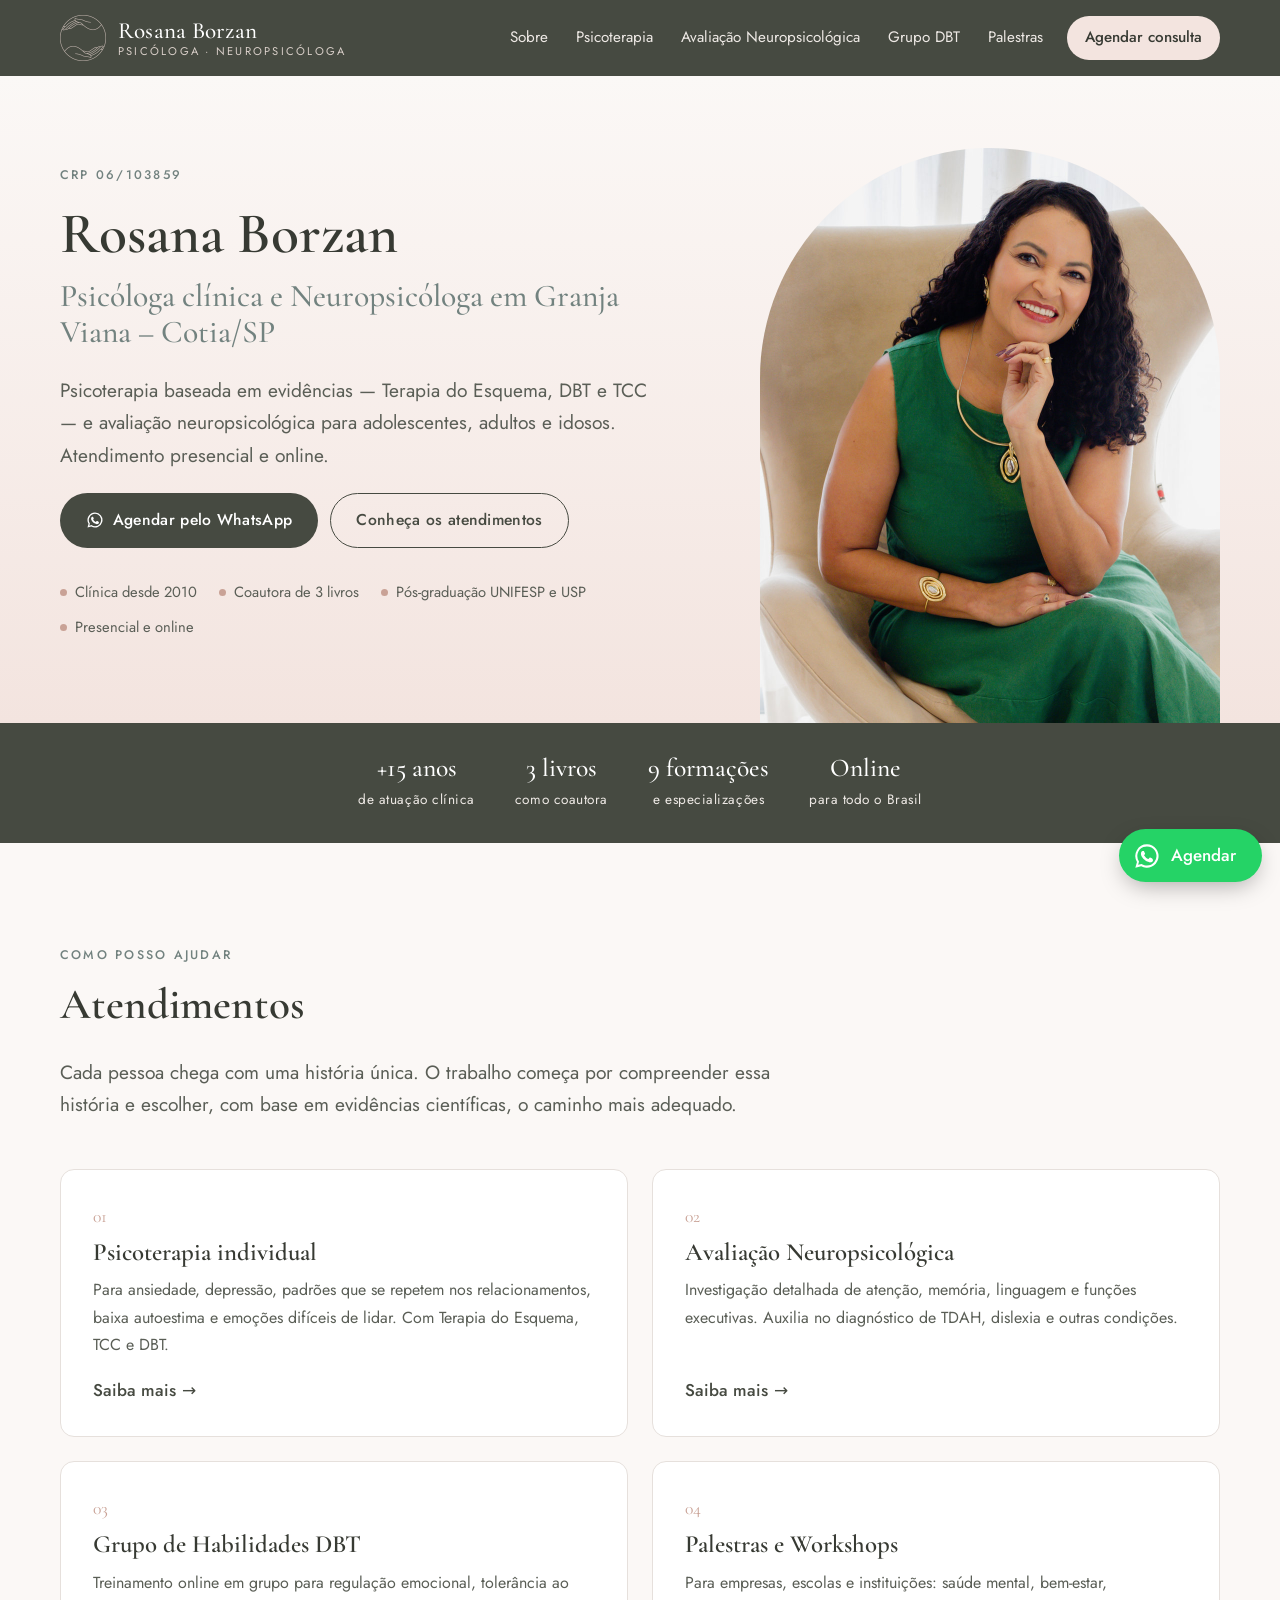
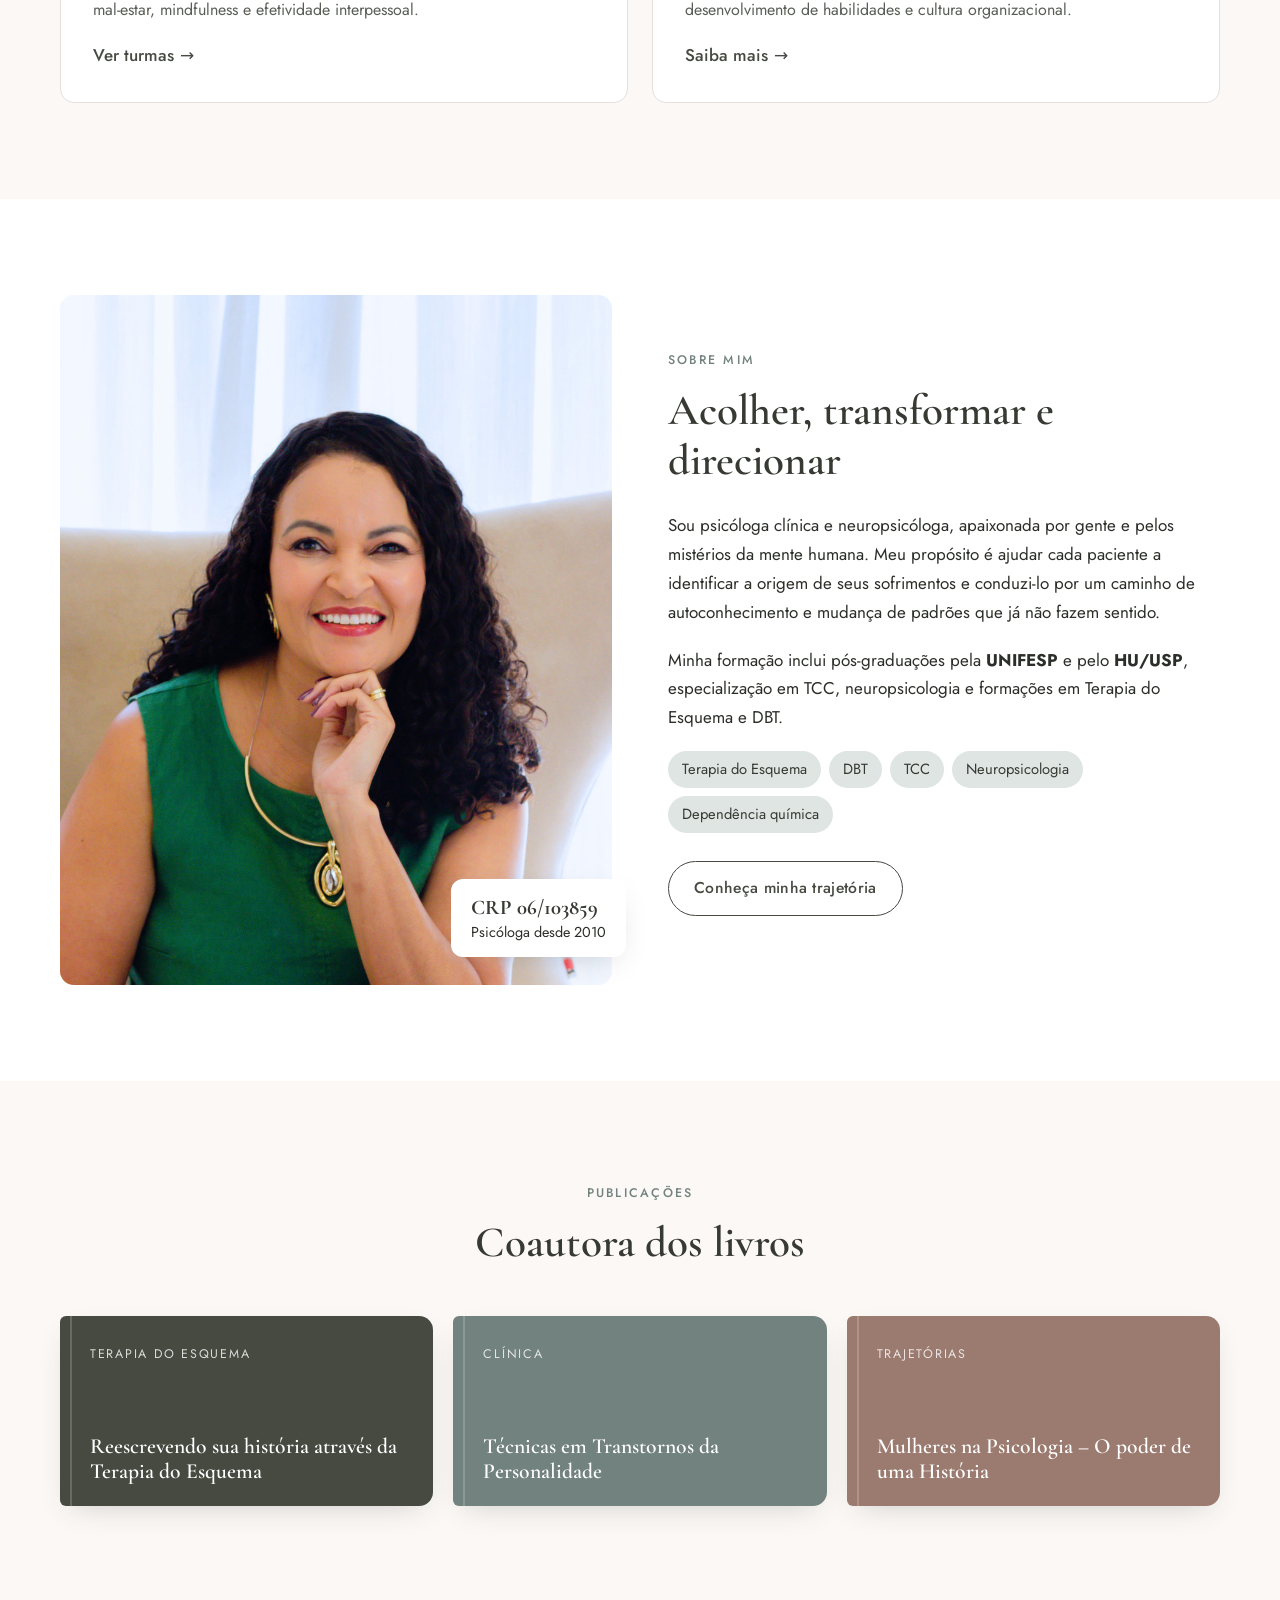
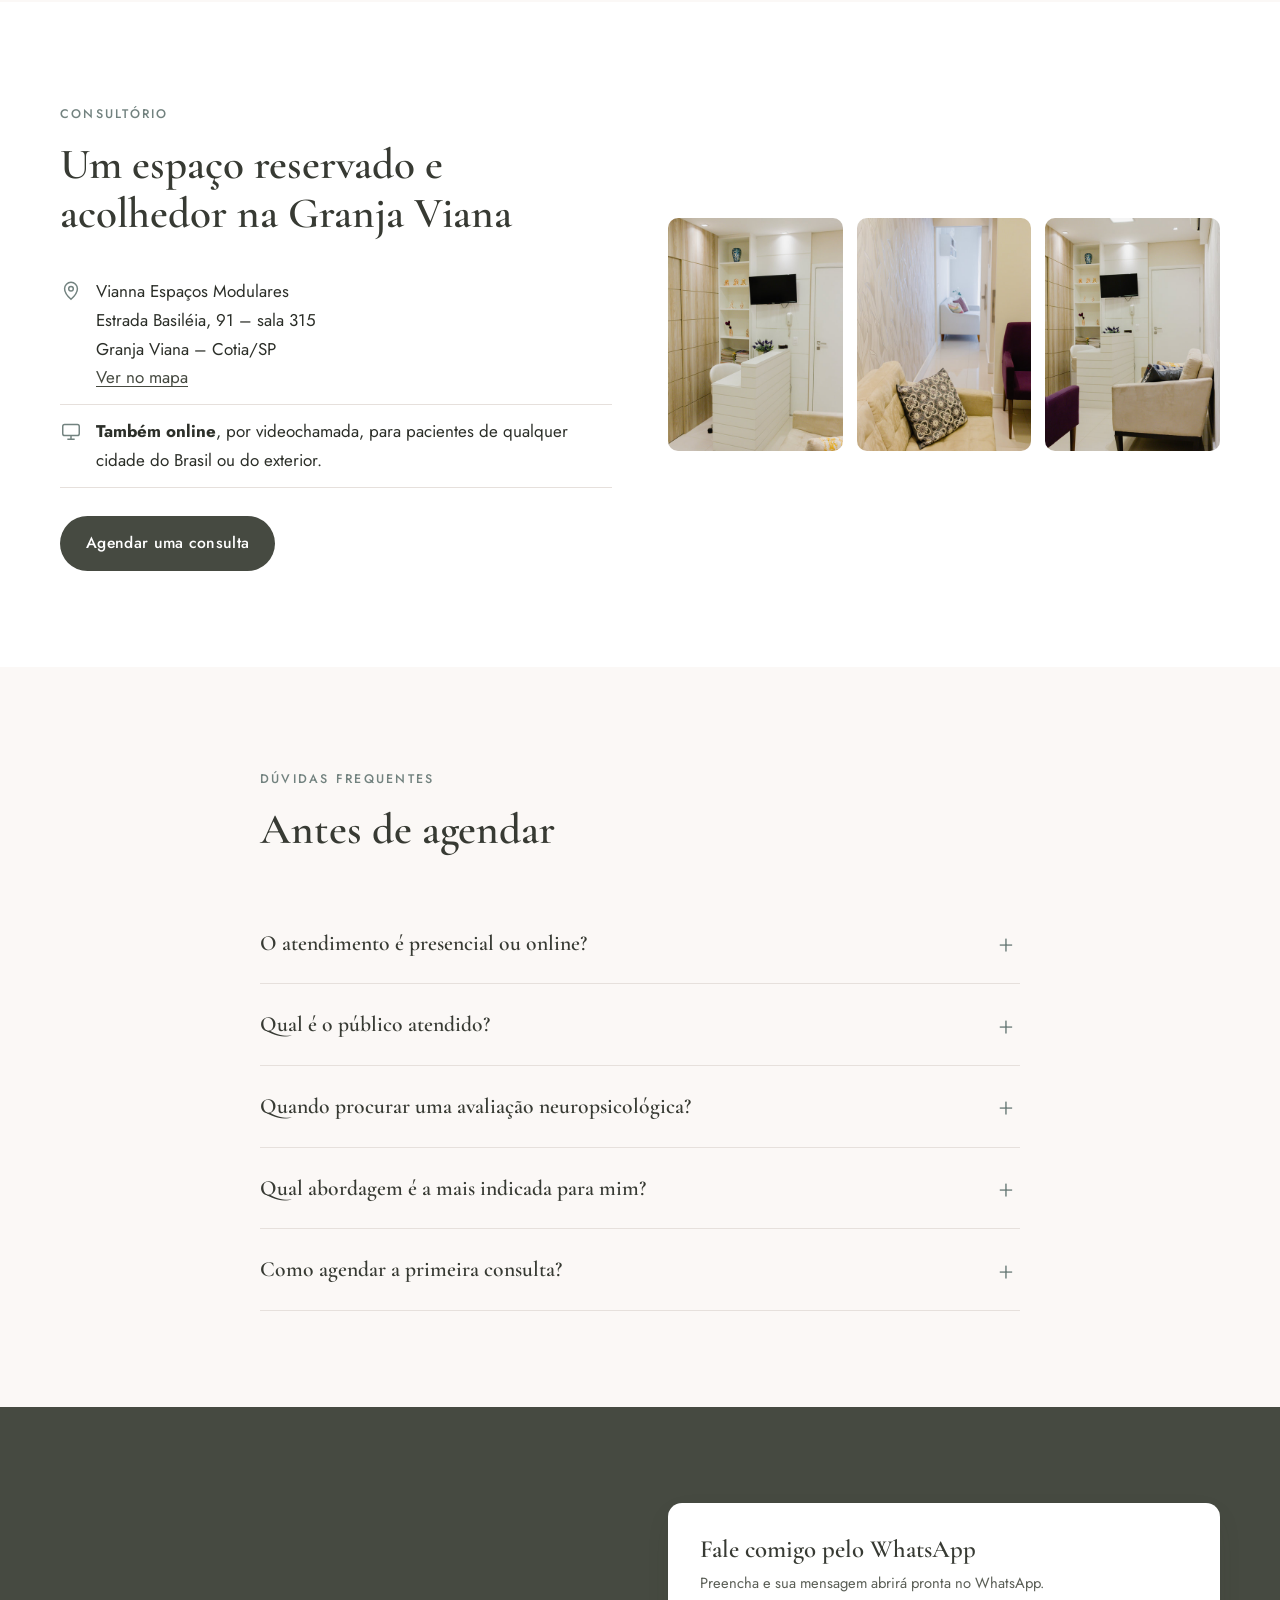
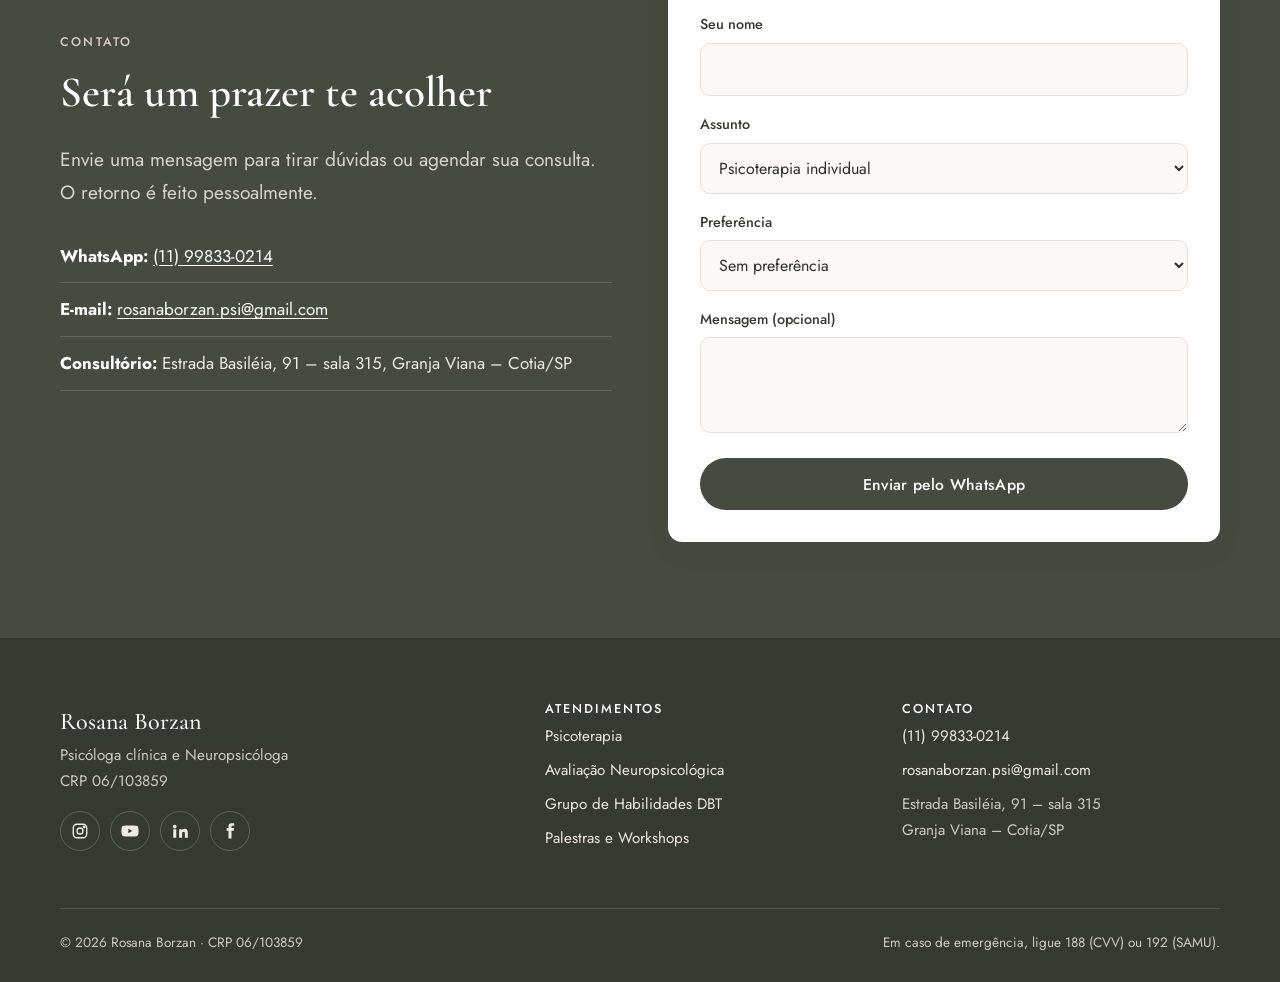
==== commit 9e5eeb3b: "Imagens locais: copia fotos e símbolo do Wix para assets/img Remove a dependência de static.wixstati" ====
--- a/index.html
+++ b/index.html
@@ -15,13 +15,12 @@
   <meta property="og:title" content="Rosana Borzan | Psicóloga e Neuropsicóloga em Granja Viana – Cotia/SP">
   <meta property="og:description" content="Psicoterapia (Terapia do Esquema, DBT e TCC) e avaliação neuropsicológica. Presencial na Granja Viana e online.">
   <meta property="og:url" content="https://www.rosanaborzan.com.br/">
-  <meta property="og:image" content="https://static.wixstatic.com/media/df5437_ecac003f437c480aad3b87cfb4c5e4ff~mv2.png">
+  <meta property="og:image" content="https://rosana.borzanti.com/assets/img/og-image.jpg">
   <meta name="theme-color" content="#464a41">
 
-  <link rel="icon" href="https://static.wixstatic.com/media/df5437_213c52e85fbc4477a9173a005abdd937~mv2.png/v1/fill/w_64,h_64/icone.png">
+  <link rel="icon" href="assets/img/favicon.png">
   <link rel="preconnect" href="https://fonts.googleapis.com">
   <link rel="preconnect" href="https://fonts.gstatic.com" crossorigin>
-  <link rel="preconnect" href="https://static.wixstatic.com">
   <link href="https://fonts.googleapis.com/css2?family=Cormorant+Garamond:wght@500;600&family=Jost:wght@300;400;500&display=swap" rel="stylesheet">
   <link rel="stylesheet" href="assets/css/style.css">
 
@@ -36,7 +35,7 @@
         "jobTitle": "Psicóloga clínica e Neuropsicóloga",
         "identifier": "CRP 06/103859",
         "url": "https://www.rosanaborzan.com.br/",
-        "image": "https://static.wixstatic.com/media/df5437_69ecfca839ca48368ebe53f4843cc2de~mv2.png",
+        "image": "https://rosana.borzanti.com/assets/img/rosana-retrato.jpg",
         "knowsAbout": ["Terapia do Esquema", "Terapia Comportamental Dialética (DBT)", "Terapia Cognitivo-Comportamental (TCC)", "Avaliação Neuropsicológica", "Dependência Química"],
         "alumniOf": ["UNIAD/UNIFESP", "HU/USP", "IPOG", "CETCC", "Wainer Psicologia"],
         "sameAs": [
@@ -51,7 +50,7 @@
         "@id": "https://www.rosanaborzan.com.br/#consultorio",
         "name": "Rosana Borzan — Psicóloga e Neuropsicóloga",
         "url": "https://www.rosanaborzan.com.br/",
-        "image": "https://static.wixstatic.com/media/df5437_6f038b5572b04804a9da03c0ed08ec69~mv2.jpg",
+        "image": "https://rosana.borzanti.com/assets/img/consultorio-1.jpg",
         "telephone": "+55 11 99833-0214",
         "email": "rosanaborzan.psi@gmail.com",
         "medicalSpecialty": "Psychiatric",
@@ -93,7 +92,7 @@
   <header class="site-header">
     <div class="wrap">
       <a class="brand" href="./" aria-label="Rosana Borzan — página inicial">
-        <img src="https://static.wixstatic.com/media/df5437_213c52e85fbc4477a9173a005abdd937~mv2.png/v1/fill/w_92,h_92/simbolo.png" alt="" width="46" height="46">
+        <img src="assets/img/simbolo.png" alt="" width="46" height="46">
         <span class="brand-text">
           <span class="brand-name">Rosana Borzan</span>
           <span class="brand-sub">Psicóloga · Neuropsicóloga</span>
@@ -138,7 +137,7 @@
           </ul>
         </div>
         <div class="hero-photo">
-          <img src="https://static.wixstatic.com/media/df5437_302fc3990cfb4ee89cc8f977076cc85a~mv2.png/v1/fill/w_920,h_1150,al_t,q_85/rosana-borzan-psicologa.png"
+          <img src="assets/img/rosana-poltrona.jpg"
                alt="Rosana Borzan, psicóloga e neuropsicóloga, sentada em uma poltrona do consultório"
                width="460" height="575" fetchpriority="high">
         </div>
@@ -196,7 +195,7 @@
     <section class="section section-alt">
       <div class="wrap grid-2">
         <div class="portrait">
-          <img src="https://static.wixstatic.com/media/df5437_69ecfca839ca48368ebe53f4843cc2de~mv2.png/v1/fill/w_900,h_1125,al_t,q_85/rosana-borzan.png"
+          <img src="assets/img/rosana-retrato.jpg"
                alt="Retrato de Rosana Borzan" width="450" height="562" loading="lazy">
           <div class="portrait-badge"><strong>CRP 06/103859</strong>Psicóloga desde 2010</div>
         </div>
@@ -251,9 +250,9 @@
           <a class="btn btn-primary" href="#contato">Agendar uma consulta</a>
         </div>
         <div class="gallery">
-          <img src="https://static.wixstatic.com/media/df5437_6f038b5572b04804a9da03c0ed08ec69~mv2.jpg/v1/fill/w_480,h_640,q_85/consultorio-1.jpg" alt="Recepção do consultório" width="240" height="320" loading="lazy">
-          <img src="https://static.wixstatic.com/media/df5437_a8359cb9f6e34f0aaebdbaca2ffdbe07~mv2.jpg/v1/fill/w_480,h_640,q_85/consultorio-2.jpg" alt="Sala de atendimento do consultório" width="240" height="320" loading="lazy">
-          <img src="https://static.wixstatic.com/media/df5437_cb203d98966946499ea6cd91d3223af6~mv2.jpg/v1/fill/w_480,h_640,q_85/consultorio-3.jpg" alt="Detalhe da sala de atendimento" width="240" height="320" loading="lazy">
+          <img src="assets/img/consultorio-1.jpg" alt="Recepção do consultório" width="240" height="320" loading="lazy">
+          <img src="assets/img/consultorio-2.jpg" alt="Sala de atendimento do consultório" width="240" height="320" loading="lazy">
+          <img src="assets/img/consultorio-3.jpg" alt="Detalhe da sala de atendimento" width="240" height="320" loading="lazy">
         </div>
       </div>
     </section>
--- a/assets/css/style.css
+++ b/assets/css/style.css
@@ -128,7 +128,7 @@
 .site-nav ul { list-style: none; margin: 0; padding: 0; display: flex; align-items: center; gap: 4px; }
 .site-nav a {
   display: block; padding: 8px 12px;
-  color: #eee9e5; text-decoration: none; font-size: 0.95rem;
+  color: #eee9e5; text-decoration: none; font-size: 0.95rem; white-space: nowrap;
   border-radius: 8px;
 }
 .site-nav a:hover, .site-nav a[aria-current="page"] { color: #fff; background: rgba(255,255,255,0.08); }
@@ -138,7 +138,7 @@
 }
 .site-nav .nav-cta:hover { background: #fff; color: var(--olive-deep); }
 
-@media (max-width: 980px) {
+@media (max-width: 1120px) {
   .nav-toggle { display: block; }
   .site-nav {
     position: absolute; left: 0; right: 0; top: 100%;
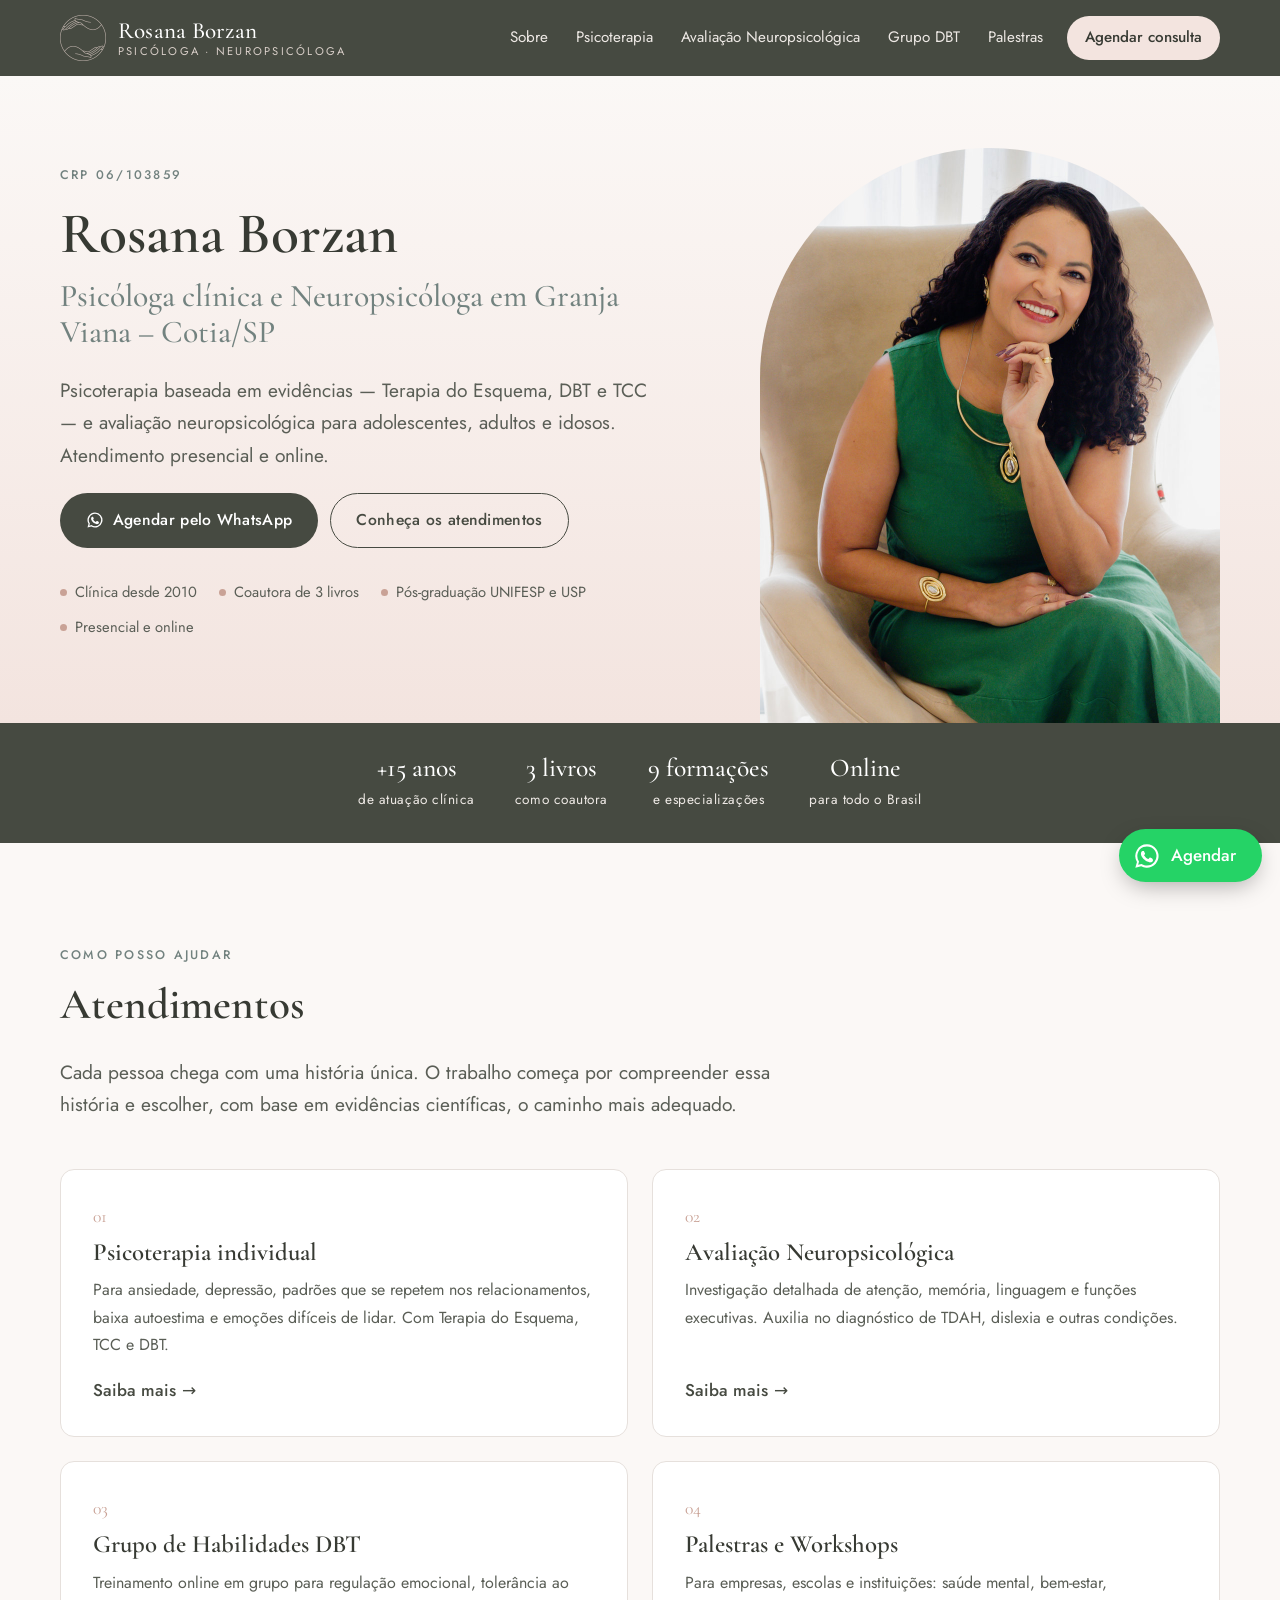
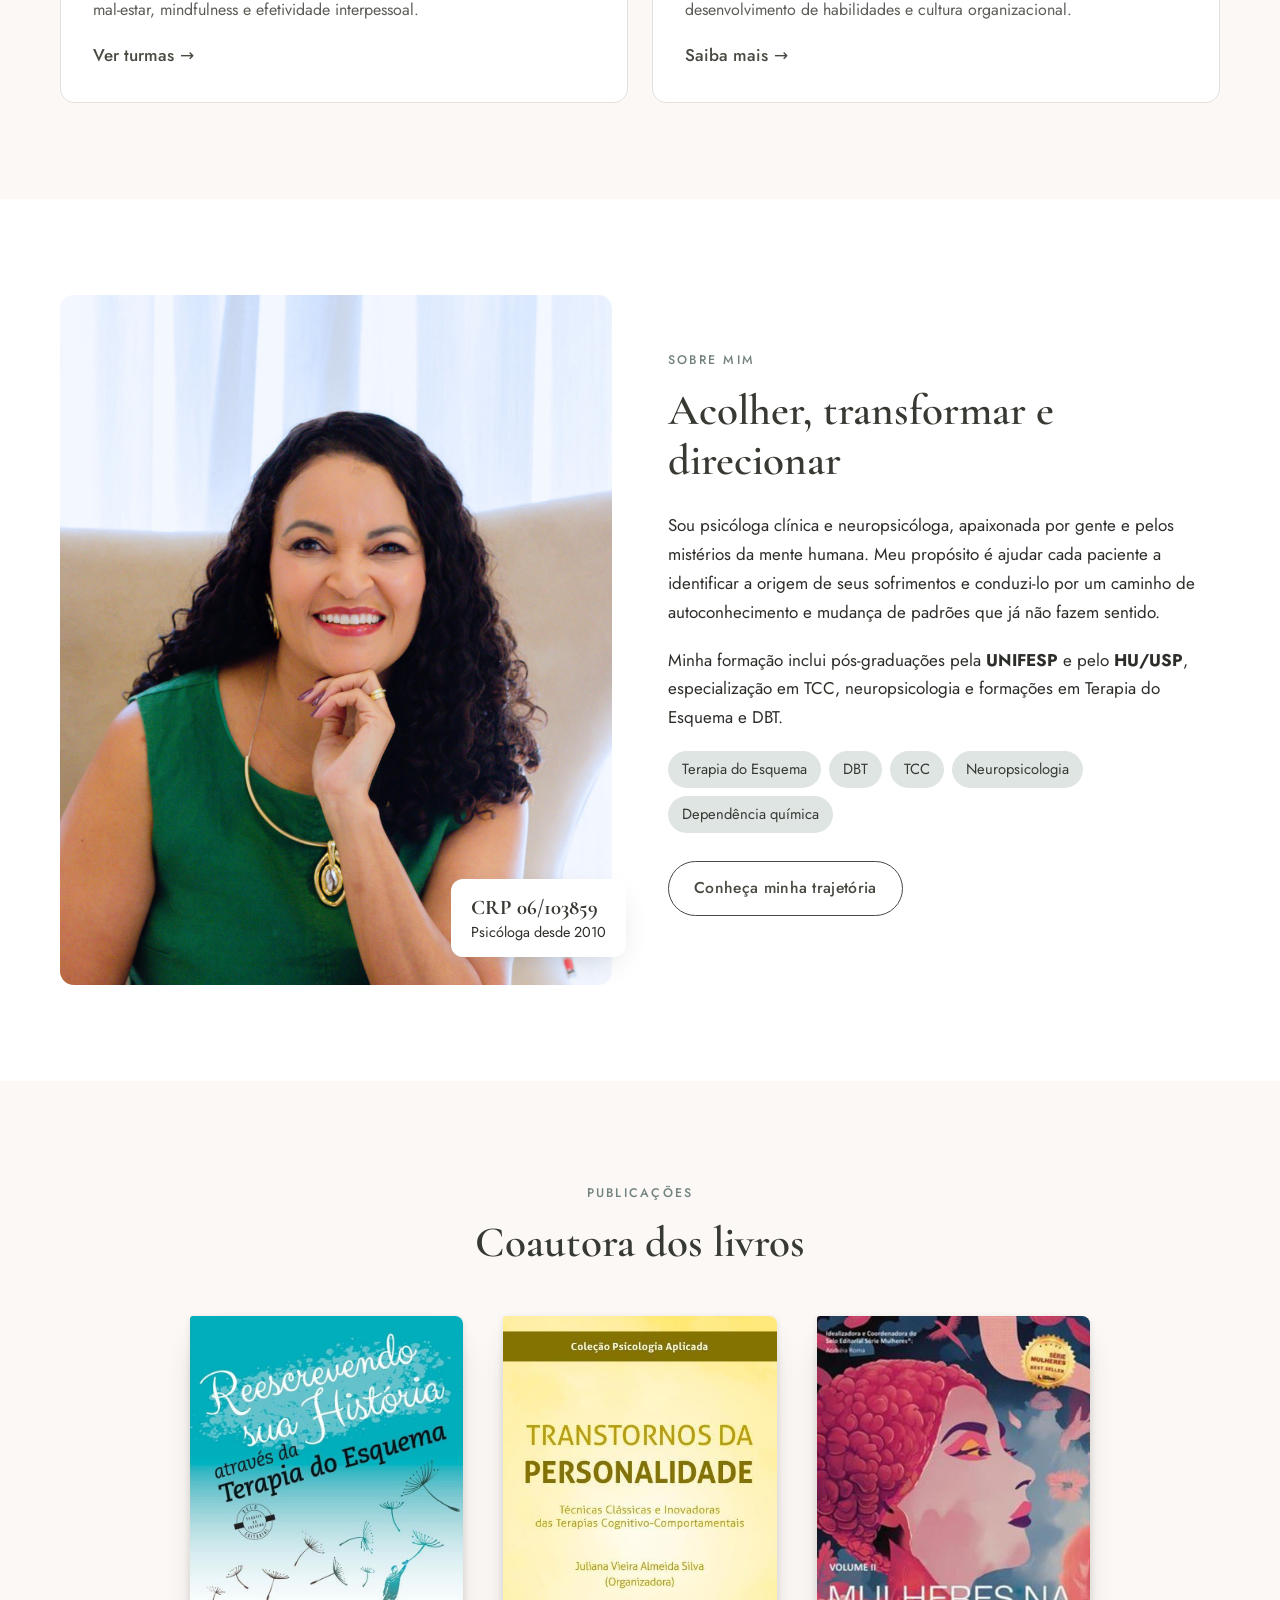
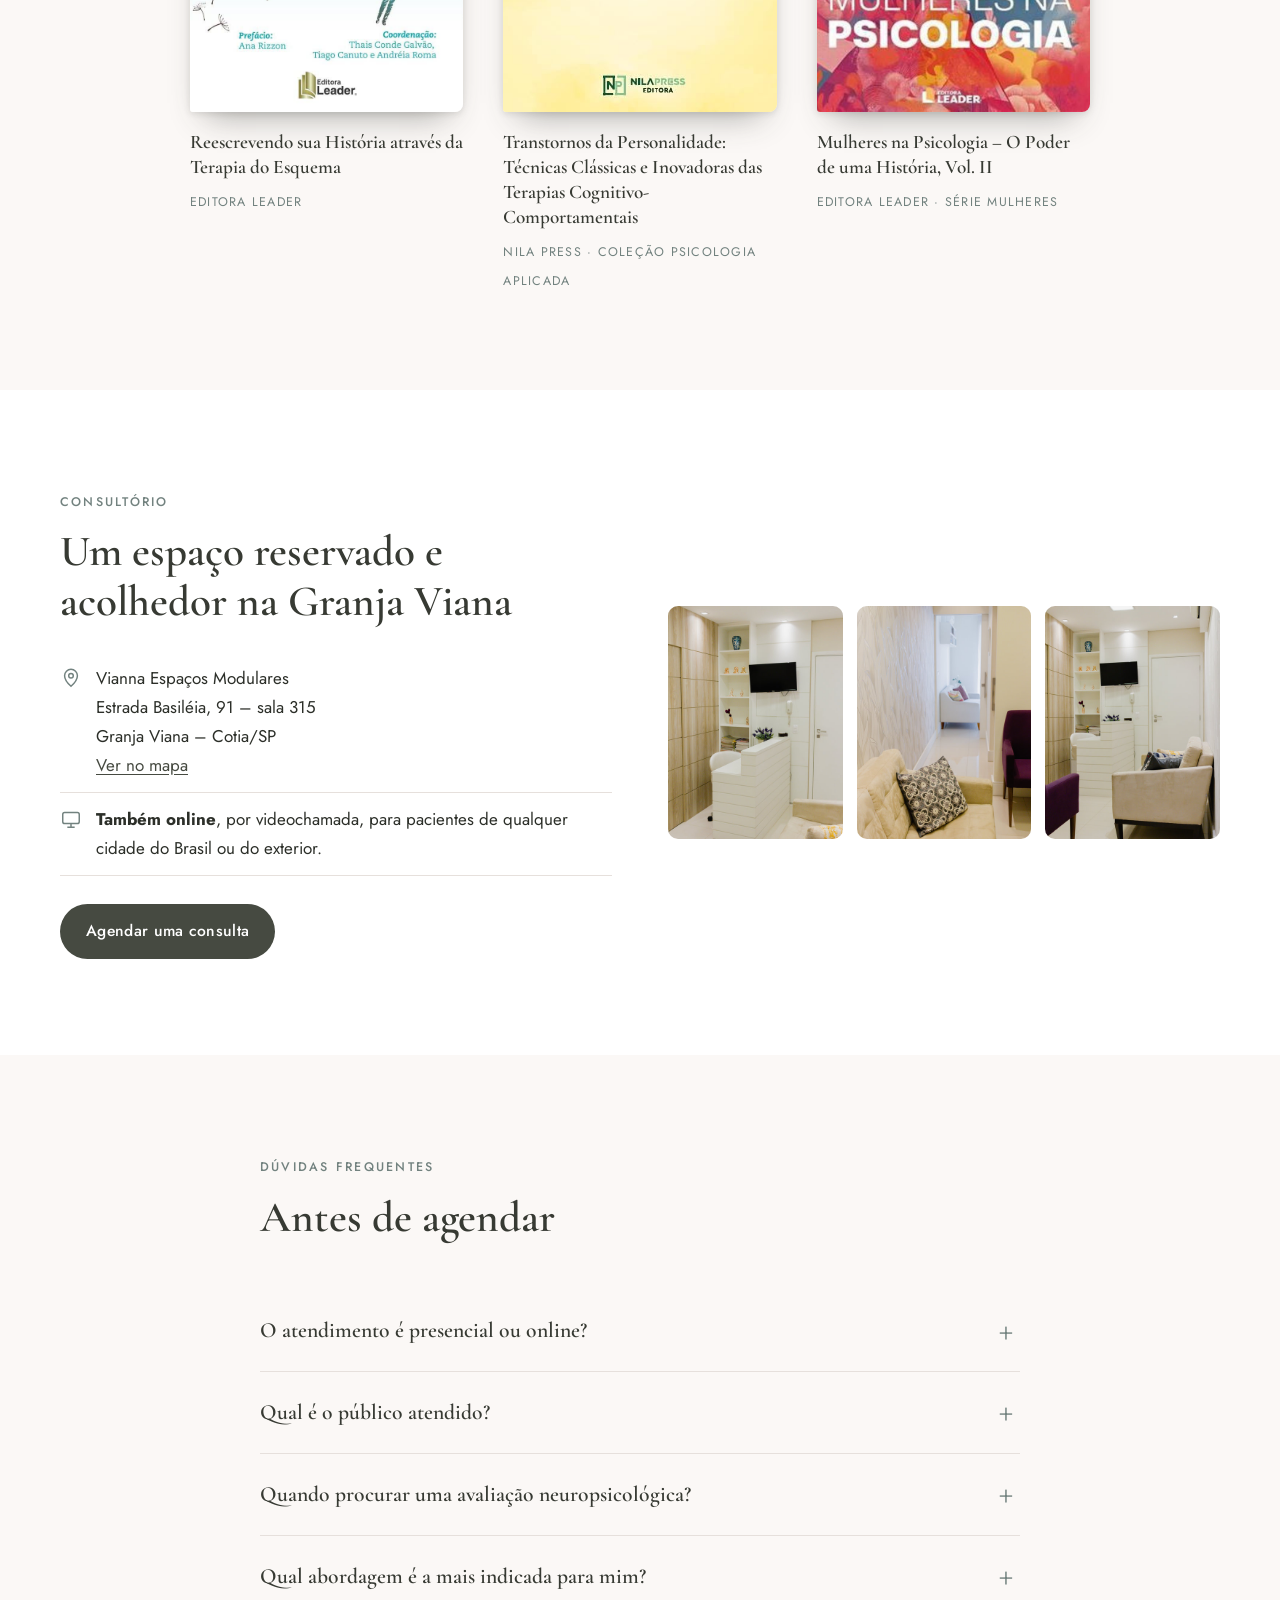
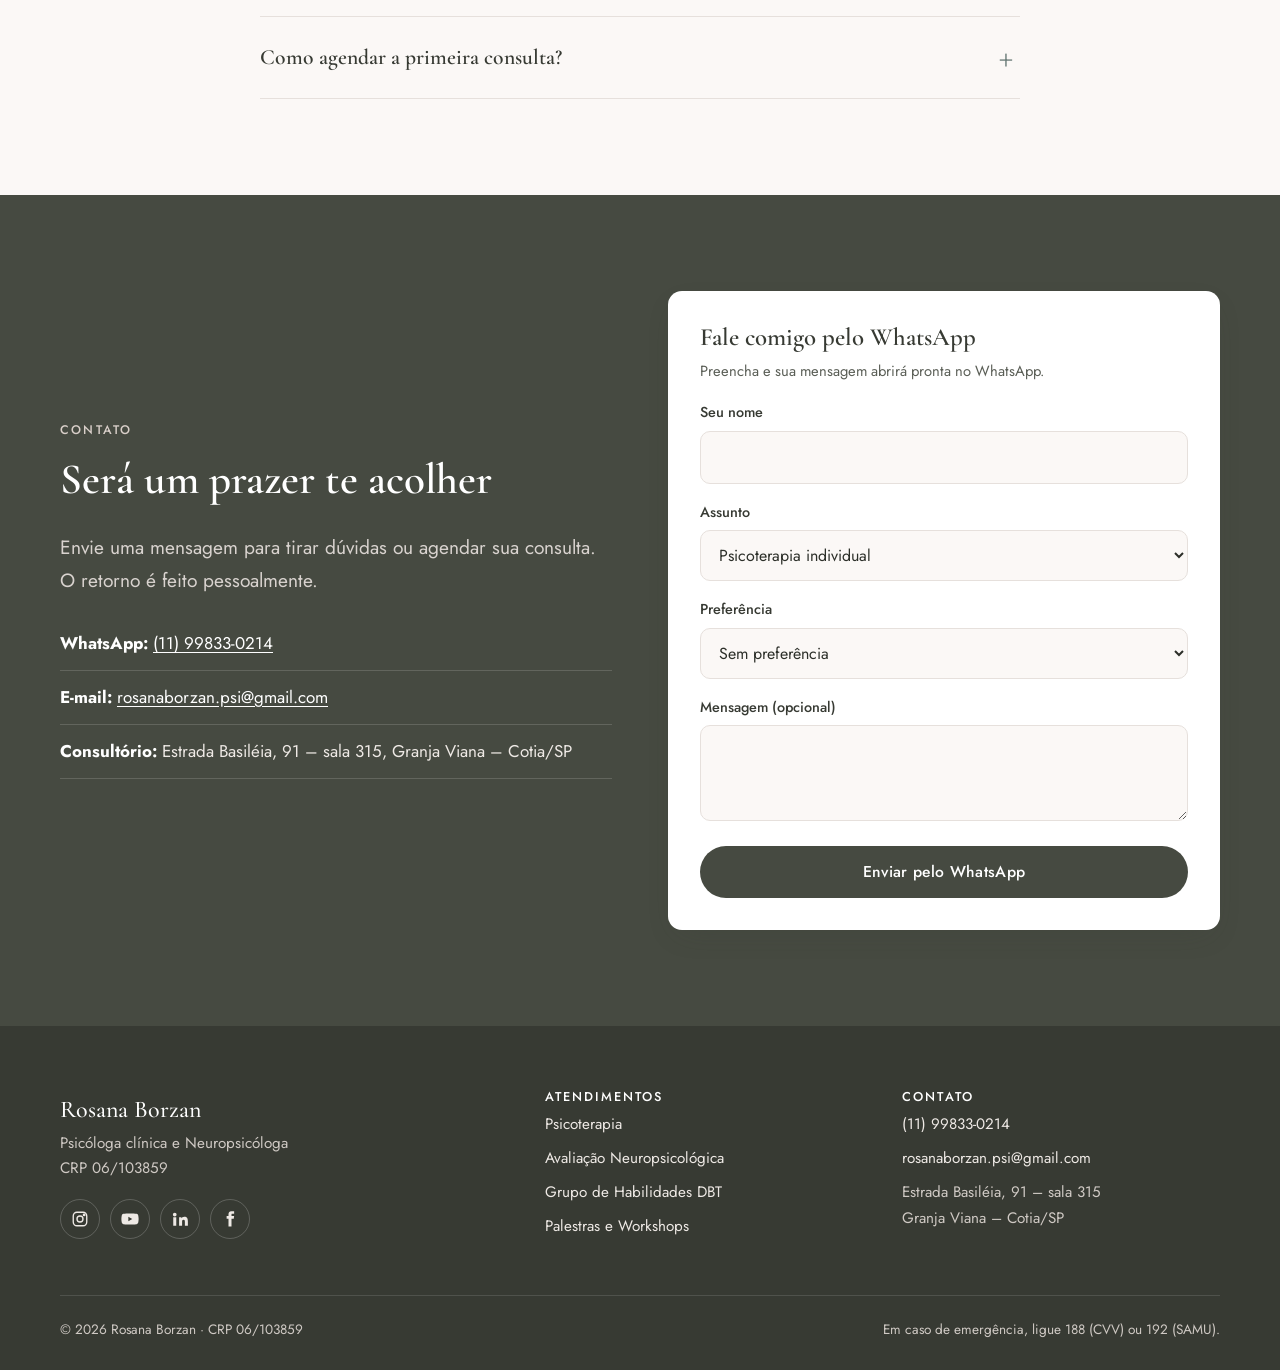
==== commit 329ae0ca: "Livros: capas reais nas páginas Início e Sobre Substitui os cartões tipográficos pelas capas dos trê" ====
--- a/index.html
+++ b/index.html
@@ -224,9 +224,18 @@
           <h2>Coautora dos livros</h2>
         </div>
         <div class="books">
-          <article class="book"><span>Terapia do Esquema</span><h3>Reescrevendo sua história através da Terapia do Esquema</h3></article>
-          <article class="book"><span>Clínica</span><h3>Técnicas em Transtornos da Personalidade</h3></article>
-          <article class="book"><span>Trajetórias</span><h3>Mulheres na Psicologia – O poder de uma História</h3></article>
+          <figure class="book">
+            <img src="assets/img/livro-terapia-do-esquema.jpg" alt="Capa do livro Reescrevendo sua História através da Terapia do Esquema" width="345" height="500" loading="lazy">
+            <figcaption><h3>Reescrevendo sua História através da Terapia do Esquema</h3><span>Editora Leader</span></figcaption>
+          </figure>
+          <figure class="book">
+            <img src="assets/img/livro-transtornos-da-personalidade.jpg" alt="Capa do livro Transtornos da Personalidade: Técnicas Clássicas e Inovadoras das Terapias Cognitivo-Comportamentais" width="345" height="500" loading="lazy">
+            <figcaption><h3>Transtornos da Personalidade: Técnicas Clássicas e Inovadoras das Terapias Cognitivo-Comportamentais</h3><span>Nila Press · Coleção Psicologia Aplicada</span></figcaption>
+          </figure>
+          <figure class="book">
+            <img src="assets/img/livro-mulheres-na-psicologia.jpg" alt="Capa do livro Mulheres na Psicologia, Volume II" width="345" height="500" loading="lazy">
+            <figcaption><h3>Mulheres na Psicologia – O Poder de uma História, Vol. II</h3><span>Editora Leader · Série Mulheres</span></figcaption>
+          </figure>
         </div>
       </div>
     </section>
--- a/assets/css/style.css
+++ b/assets/css/style.css
@@ -255,23 +255,21 @@
 @media (max-width: 860px) { .portrait-badge { right: 12px; } }
 
 /* ---------- Livros ---------- */
-.books { display: grid; grid-template-columns: repeat(3, 1fr); gap: 20px; }
-.book {
-  background: var(--olive); color: #fff;
-  border-radius: 6px 14px 14px 6px;
-  padding: 28px 22px 22px 30px;
-  position: relative; min-height: 190px;
-  display: flex; flex-direction: column; justify-content: space-between;
-  box-shadow: var(--shadow);
-}
-.book::before {
-  content: ""; position: absolute; left: 10px; top: 0; bottom: 0; width: 2px; background: rgba(255,255,255,0.18);
-}
-.book:nth-child(2) { background: var(--sage); }
-.book:nth-child(3) { background: #9b7b70; }
-.book h3 { color: #fff; font-size: 1.35rem; margin: 0; }
-.book span { font-size: 0.78rem; letter-spacing: 0.14em; text-transform: uppercase; opacity: 0.8; }
-@media (max-width: 860px) { .books { grid-template-columns: 1fr; } .book { min-height: 0; gap: 18px; } }
+.books { display: grid; grid-template-columns: repeat(3, 1fr); gap: 40px; max-width: 900px; margin-inline: auto; }
+.book { margin: 0; display: flex; flex-direction: column; gap: 18px; }
+.book img {
+  width: 100%; aspect-ratio: 69 / 100; object-fit: cover;
+  border-radius: 3px 8px 8px 3px;
+  box-shadow: 0 18px 32px -16px rgba(55, 58, 51, 0.45), 0 2px 6px rgba(55, 58, 51, 0.12);
+  transition: transform 0.3s;
+}
+.book:hover img { transform: translateY(-4px); }
+.book h3 { font-size: 1.2rem; line-height: 1.3; margin: 0 0 6px; }
+.book span { font-size: 0.78rem; letter-spacing: 0.1em; text-transform: uppercase; color: var(--sage); }
+@media (max-width: 860px) {
+  .books { grid-template-columns: repeat(3, 70%); overflow-x: auto; scroll-snap-type: x mandatory; gap: 20px; padding-bottom: 8px; }
+  .book { scroll-snap-align: start; }
+}
 
 /* ---------- Formação ---------- */
 .timeline { list-style: none; margin: 0; padding: 0; border-left: 1px solid var(--line); }
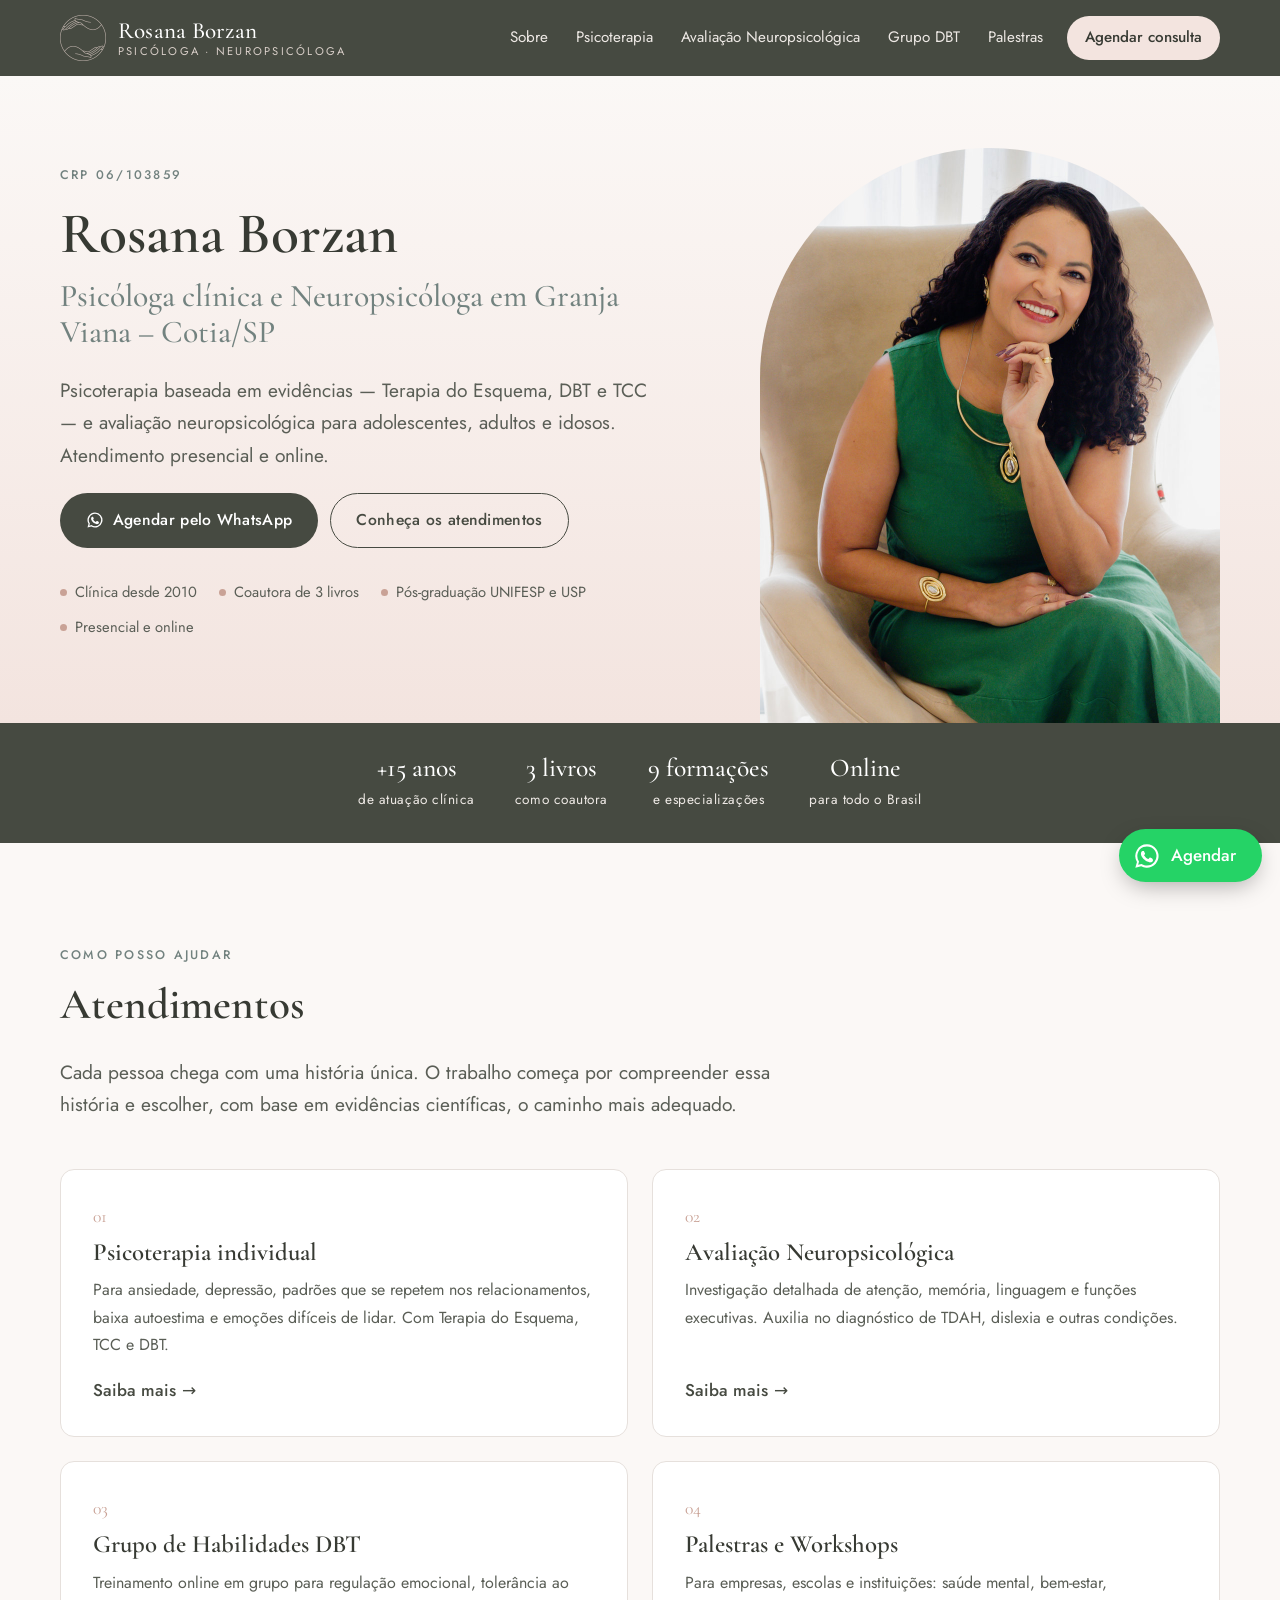
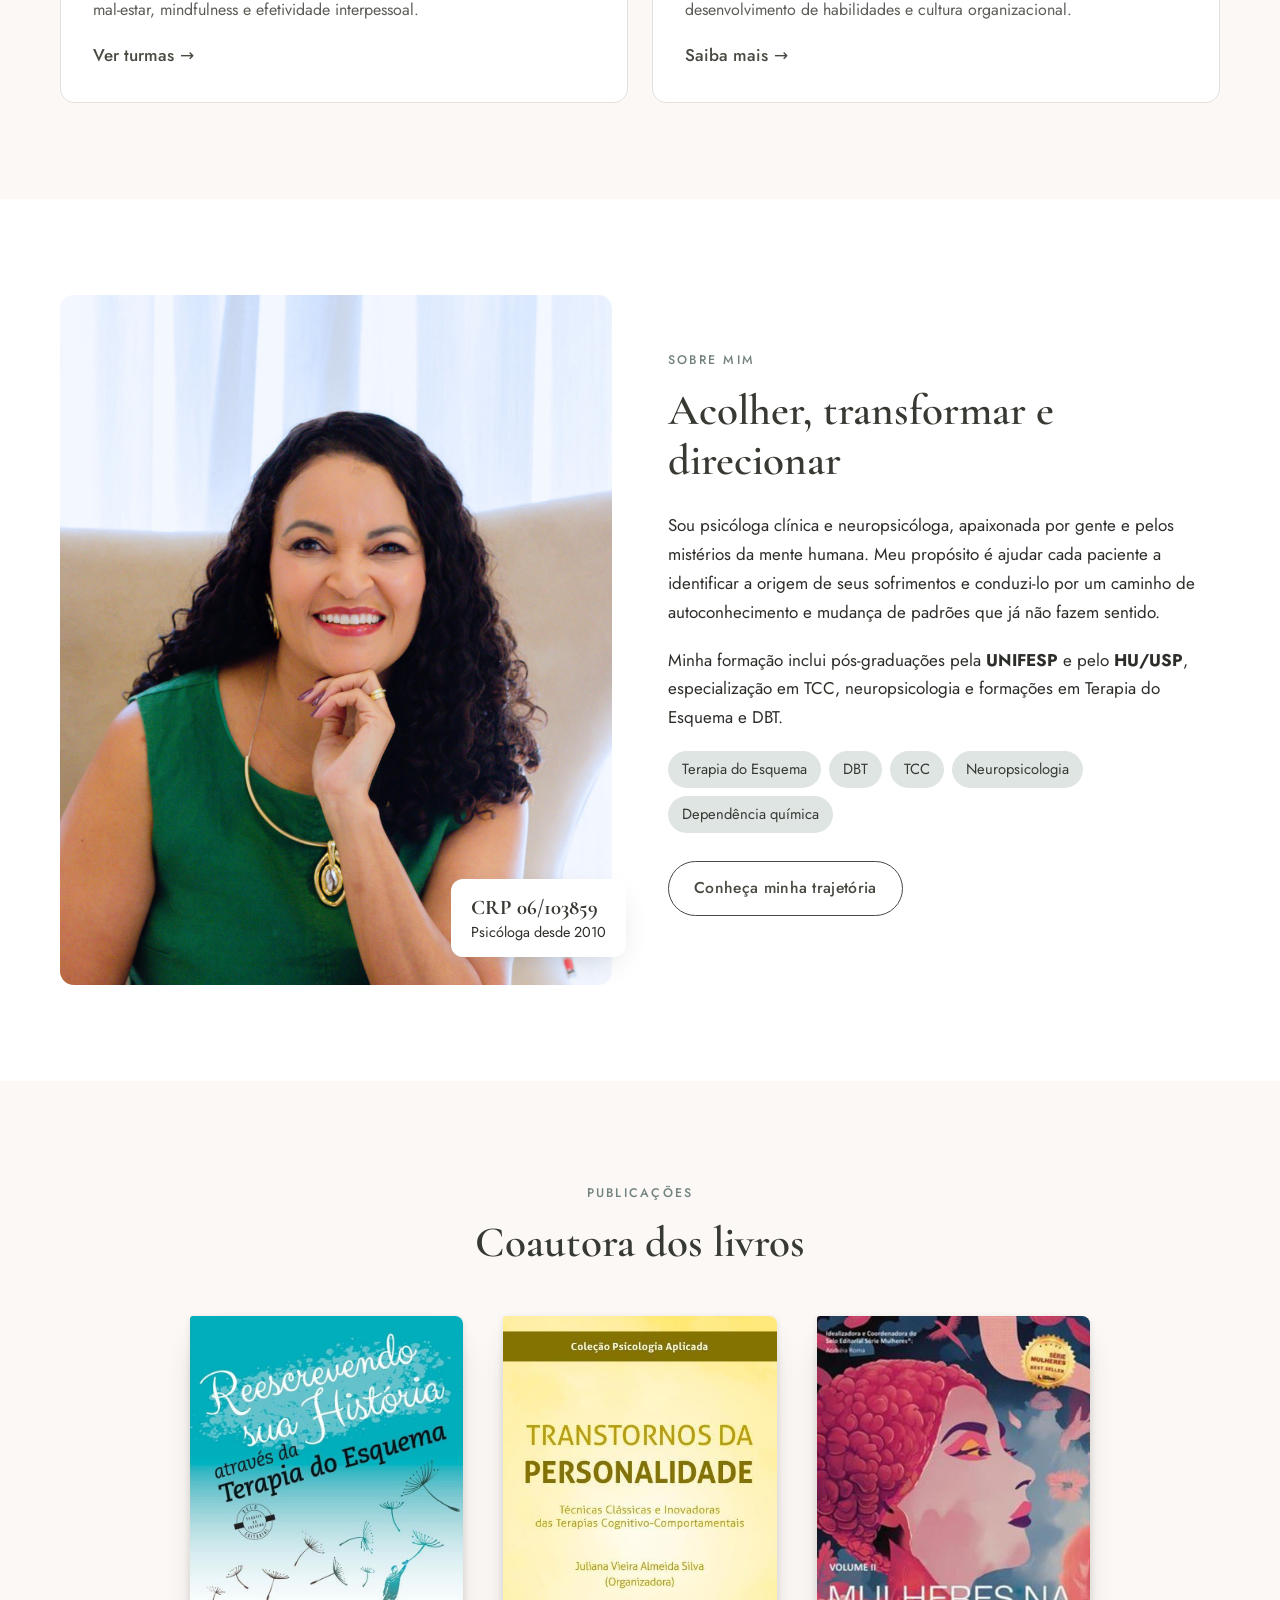
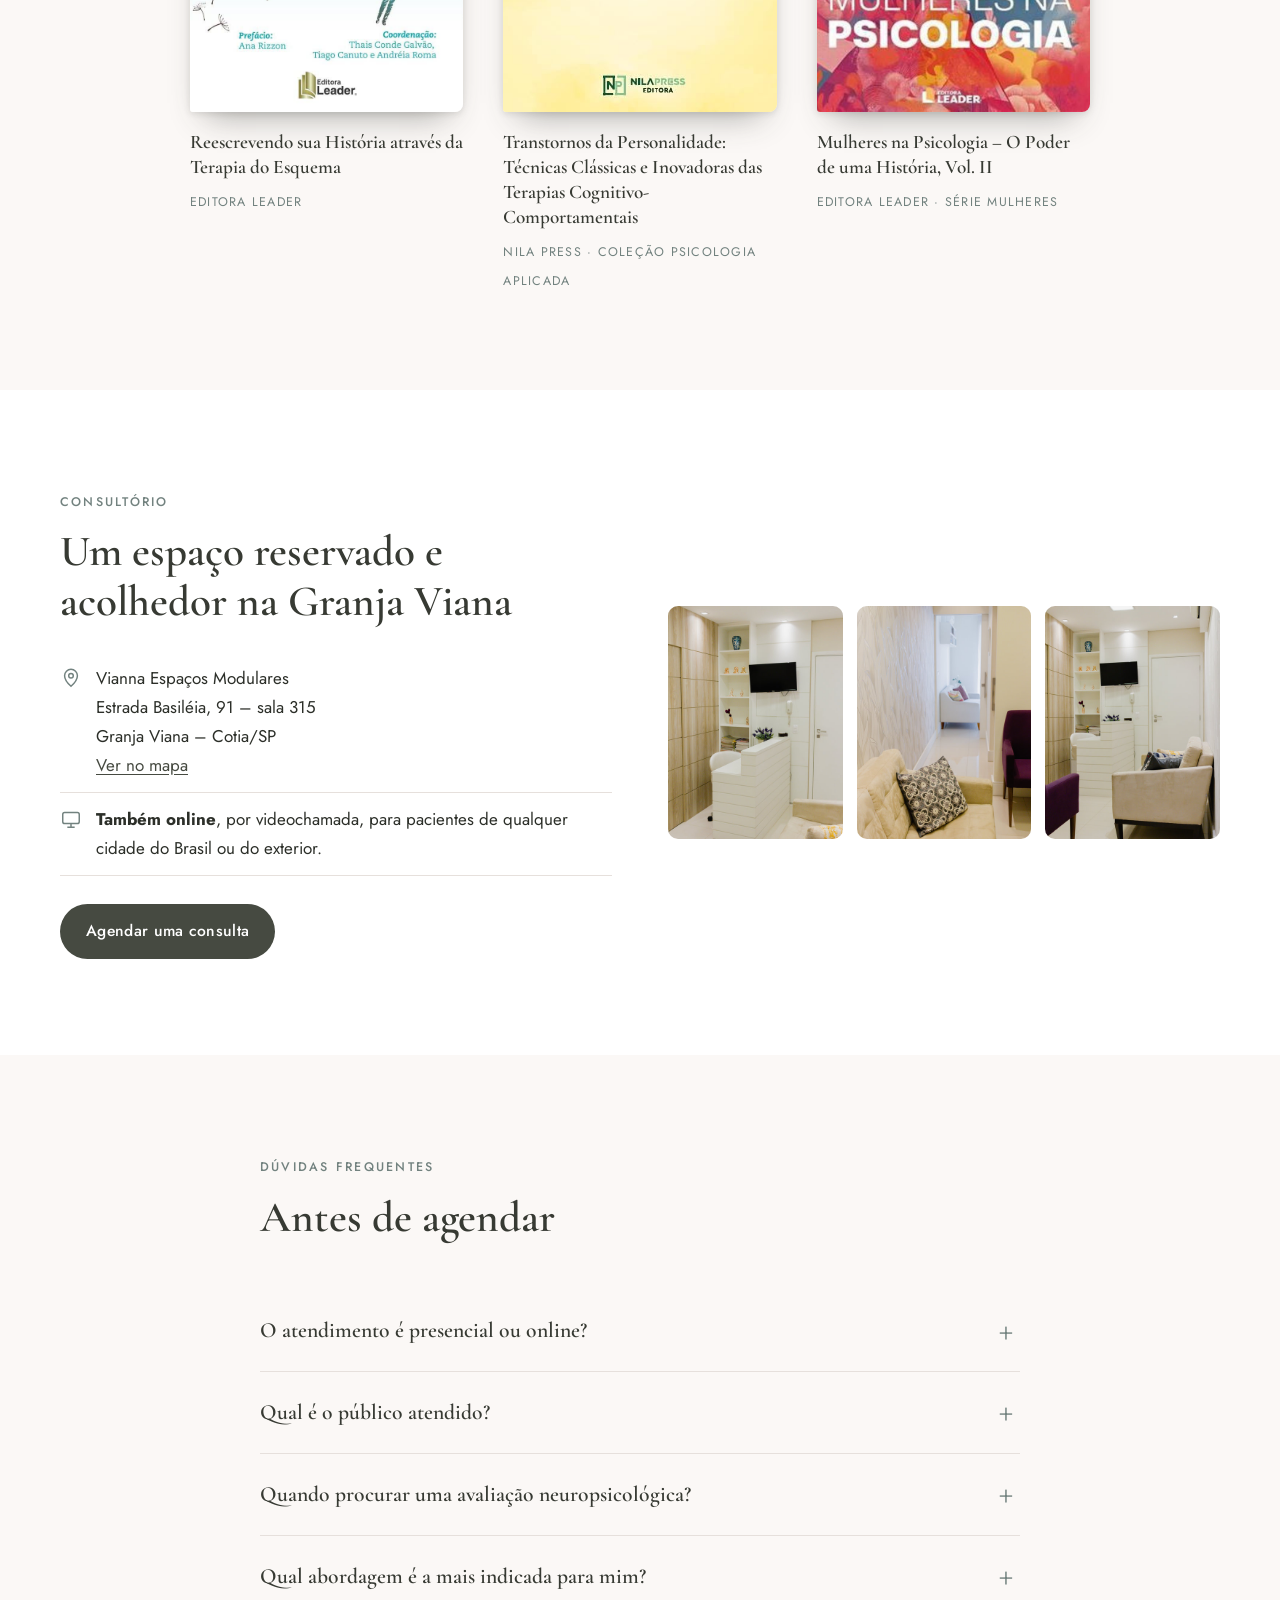
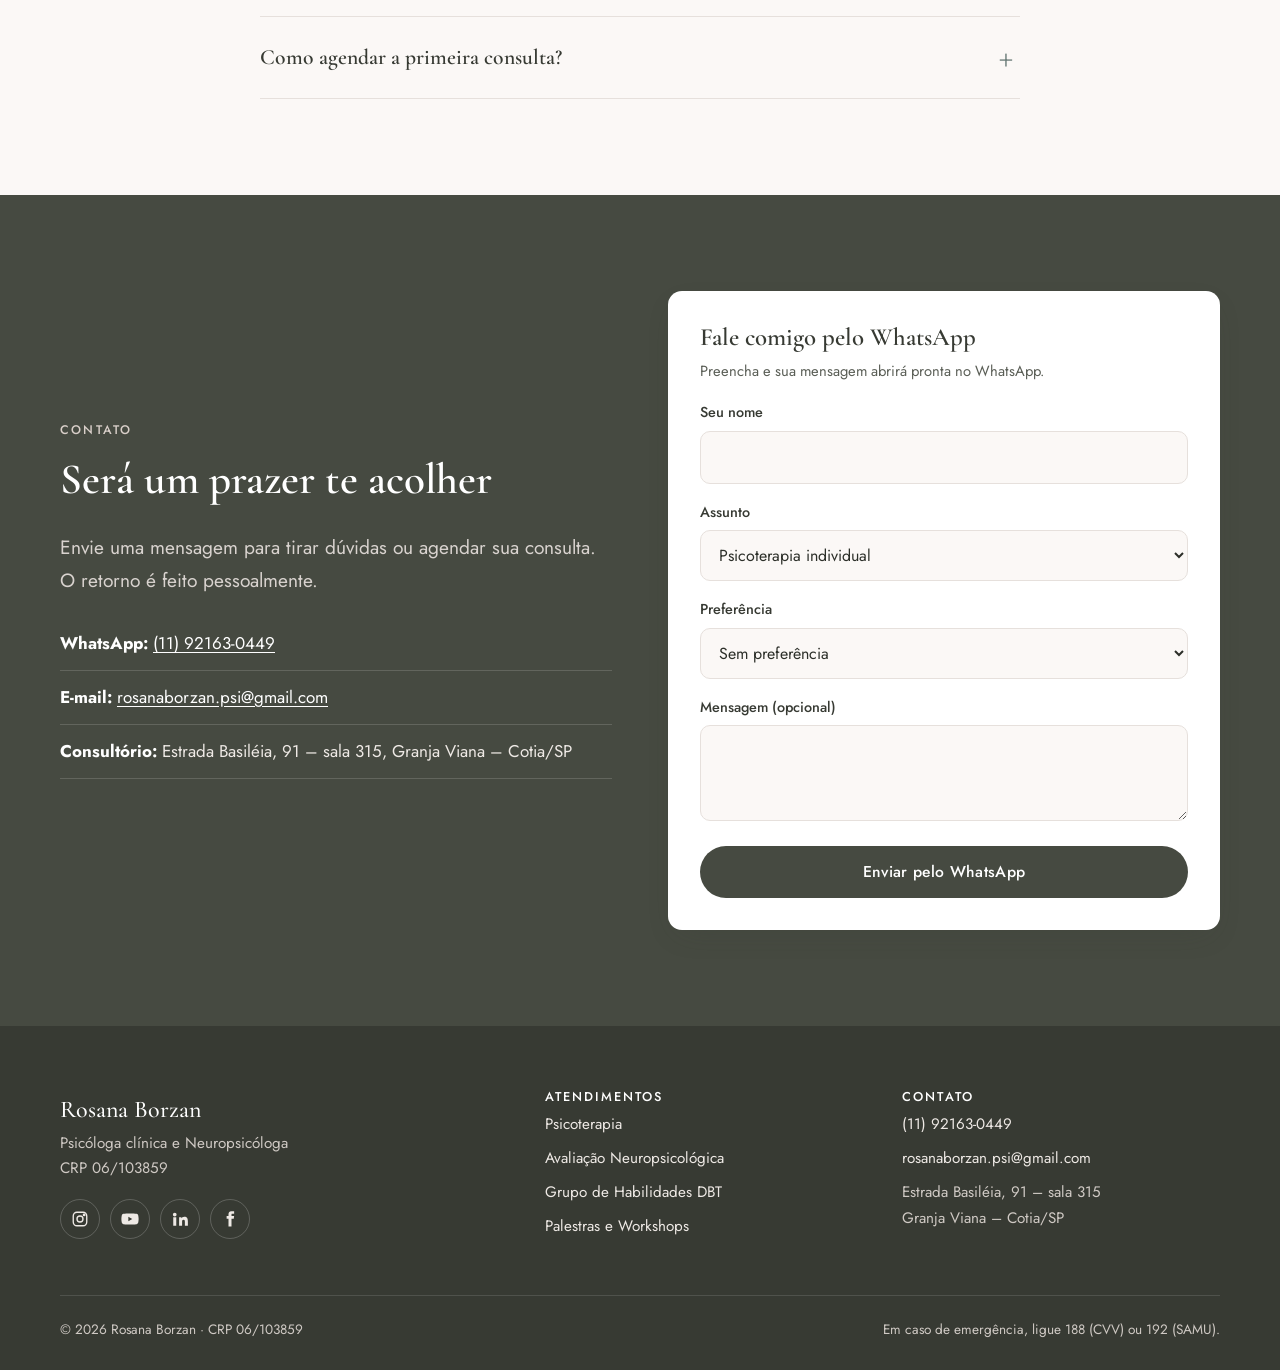
==== commit 781b0836: "WhatsApp: altera número de contato para (11) 92163-0449 Co-Authored-By: Claude Opus 5.5 <noreply@ant" ====
--- a/index.html
+++ b/index.html
@@ -51,7 +51,7 @@
         "name": "Rosana Borzan — Psicóloga e Neuropsicóloga",
         "url": "https://www.rosanaborzan.com.br/",
         "image": "https://rosana.borzanti.com/assets/img/consultorio-1.jpg",
-        "telephone": "+55 11 99833-0214",
+        "telephone": "+55 11 92163-0449",
         "email": "rosanaborzan.psi@gmail.com",
         "medicalSpecialty": "Psychiatric",
         "founder": { "@id": "https://www.rosanaborzan.com.br/#rosana" },
@@ -79,7 +79,7 @@
           { "@type": "Question", "name": "Quando procurar uma avaliação neuropsicológica?",
             "acceptedAnswer": { "@type": "Answer", "text": "Quando há queixas de atenção, memória, aprendizagem, organização ou comportamento, suspeita de TDAH ou dislexia, ou quando um médico solicita a avaliação para apoiar o diagnóstico e o planejamento do tratamento." } },
           { "@type": "Question", "name": "Como agendar a primeira consulta?",
-            "acceptedAnswer": { "@type": "Answer", "text": "Pelo WhatsApp (11) 99833-0214, pelo e-mail rosanaborzan.psi@gmail.com ou pelo formulário deste site." } }
+            "acceptedAnswer": { "@type": "Answer", "text": "Pelo WhatsApp (11) 92163-0449, pelo e-mail rosanaborzan.psi@gmail.com ou pelo formulário deste site." } }
         ]
       }
     ]
@@ -123,7 +123,7 @@
           <h1>Rosana Borzan<span>Psicóloga clínica e Neuropsicóloga em Granja Viana – Cotia/SP</span></h1>
           <p class="lead">Psicoterapia baseada em evidências — Terapia do Esquema, DBT e TCC — e avaliação neuropsicológica para adolescentes, adultos e idosos. Atendimento presencial e online.</p>
           <div class="btn-row">
-            <a class="btn btn-primary" href="https://wa.me/5511998330214?text=Ol%C3%A1%2C%20Dra.%20Rosana!%20Gostaria%20de%20agendar%20uma%20consulta." target="_blank" rel="noopener">
+            <a class="btn btn-primary" href="https://wa.me/5511921630449?text=Ol%C3%A1%2C%20Dra.%20Rosana!%20Gostaria%20de%20agendar%20uma%20consulta." target="_blank" rel="noopener">
               <svg viewBox="0 0 24 24" fill="currentColor" aria-hidden="true"><path d="M12 2a10 10 0 0 0-8.6 15.1L2 22l5-1.3A10 10 0 1 0 12 2Zm0 18.2c-1.5 0-3-.4-4.3-1.2l-.3-.2-3 .8.8-2.9-.2-.3A8.2 8.2 0 1 1 12 20.2Zm4.5-6.1c-.2-.1-1.5-.7-1.7-.8-.2-.1-.4-.1-.6.1l-.8 1c-.1.2-.3.2-.5.1a6.7 6.7 0 0 1-3.3-2.9c-.3-.4.3-.4.7-1.3.1-.2 0-.3 0-.4l-.8-1.8c-.2-.5-.4-.4-.6-.4h-.5a1 1 0 0 0-.7.3c-.2.3-.9.9-.9 2.2s.9 2.5 1 2.7c.1.2 1.8 2.8 4.4 3.9 1.6.7 2.3.8 3.1.6.5-.1 1.5-.6 1.7-1.2.2-.6.2-1.1.2-1.2-.1-.1-.3-.2-.5-.3Z"/></svg>
               Agendar pelo WhatsApp
             </a>
@@ -292,7 +292,7 @@
           </details>
           <details>
             <summary>Como agendar a primeira consulta?</summary>
-            <p>Pelo WhatsApp <a href="https://wa.me/5511998330214" target="_blank" rel="noopener">(11) 99833-0214</a>, pelo e-mail <a href="mailto:rosanaborzan.psi@gmail.com">rosanaborzan.psi@gmail.com</a> ou pelo formulário abaixo.</p>
+            <p>Pelo WhatsApp <a href="https://wa.me/5511921630449" target="_blank" rel="noopener">(11) 92163-0449</a>, pelo e-mail <a href="mailto:rosanaborzan.psi@gmail.com">rosanaborzan.psi@gmail.com</a> ou pelo formulário abaixo.</p>
           </details>
         </div>
       </div>
@@ -306,7 +306,7 @@
           <h2>Será um prazer te acolher</h2>
           <p class="lead">Envie uma mensagem para tirar dúvidas ou agendar sua consulta. O retorno é feito pessoalmente.</p>
           <ul class="info-list" style="border-color:rgba(255,255,255,.15)">
-            <li style="border-color:rgba(255,255,255,.15)"><span><strong style="color:#fff">WhatsApp:</strong> <a style="color:#fff" href="https://wa.me/5511998330214" target="_blank" rel="noopener">(11) 99833-0214</a></span></li>
+            <li style="border-color:rgba(255,255,255,.15)"><span><strong style="color:#fff">WhatsApp:</strong> <a style="color:#fff" href="https://wa.me/5511921630449" target="_blank" rel="noopener">(11) 92163-0449</a></span></li>
             <li style="border-color:rgba(255,255,255,.15)"><span><strong style="color:#fff">E-mail:</strong> <a style="color:#fff" href="mailto:rosanaborzan.psi@gmail.com">rosanaborzan.psi@gmail.com</a></span></li>
             <li style="border-color:rgba(255,255,255,.15)"><span><strong style="color:#fff">Consultório:</strong> Estrada Basiléia, 91 – sala 315, Granja Viana – Cotia/SP</span></li>
           </ul>
@@ -371,7 +371,7 @@
         <div>
           <h4>Contato</h4>
           <ul>
-            <li><a href="https://wa.me/5511998330214" target="_blank" rel="noopener">(11) 99833-0214</a></li>
+            <li><a href="https://wa.me/5511921630449" target="_blank" rel="noopener">(11) 92163-0449</a></li>
             <li><a href="mailto:rosanaborzan.psi@gmail.com">rosanaborzan.psi@gmail.com</a></li>
             <li>Estrada Basiléia, 91 – sala 315<br>Granja Viana – Cotia/SP</li>
           </ul>
@@ -384,7 +384,7 @@
     </div>
   </footer>
 
-  <a class="wa-float" href="https://wa.me/5511998330214?text=Ol%C3%A1%2C%20Dra.%20Rosana!%20Gostaria%20de%20agendar%20uma%20consulta." target="_blank" rel="noopener" aria-label="Conversar pelo WhatsApp">
+  <a class="wa-float" href="https://wa.me/5511921630449?text=Ol%C3%A1%2C%20Dra.%20Rosana!%20Gostaria%20de%20agendar%20uma%20consulta." target="_blank" rel="noopener" aria-label="Conversar pelo WhatsApp">
     <svg viewBox="0 0 24 24" fill="currentColor" aria-hidden="true"><path d="M12 2a10 10 0 0 0-8.6 15.1L2 22l5-1.3A10 10 0 1 0 12 2Zm0 18.2c-1.5 0-3-.4-4.3-1.2l-.3-.2-3 .8.8-2.9-.2-.3A8.2 8.2 0 1 1 12 20.2Zm4.5-6.1c-.2-.1-1.5-.7-1.7-.8-.2-.1-.4-.1-.6.1l-.8 1c-.1.2-.3.2-.5.1a6.7 6.7 0 0 1-3.3-2.9c-.3-.4.3-.4.7-1.3.1-.2 0-.3 0-.4l-.8-1.8c-.2-.5-.4-.4-.6-.4h-.5a1 1 0 0 0-.7.3c-.2.3-.9.9-.9 2.2s.9 2.5 1 2.7c.1.2 1.8 2.8 4.4 3.9 1.6.7 2.3.8 3.1.6.5-.1 1.5-.6 1.7-1.2.2-.6.2-1.1.2-1.2-.1-.1-.3-.2-.5-.3Z"/></svg>
     <span>Agendar</span>
   </a>
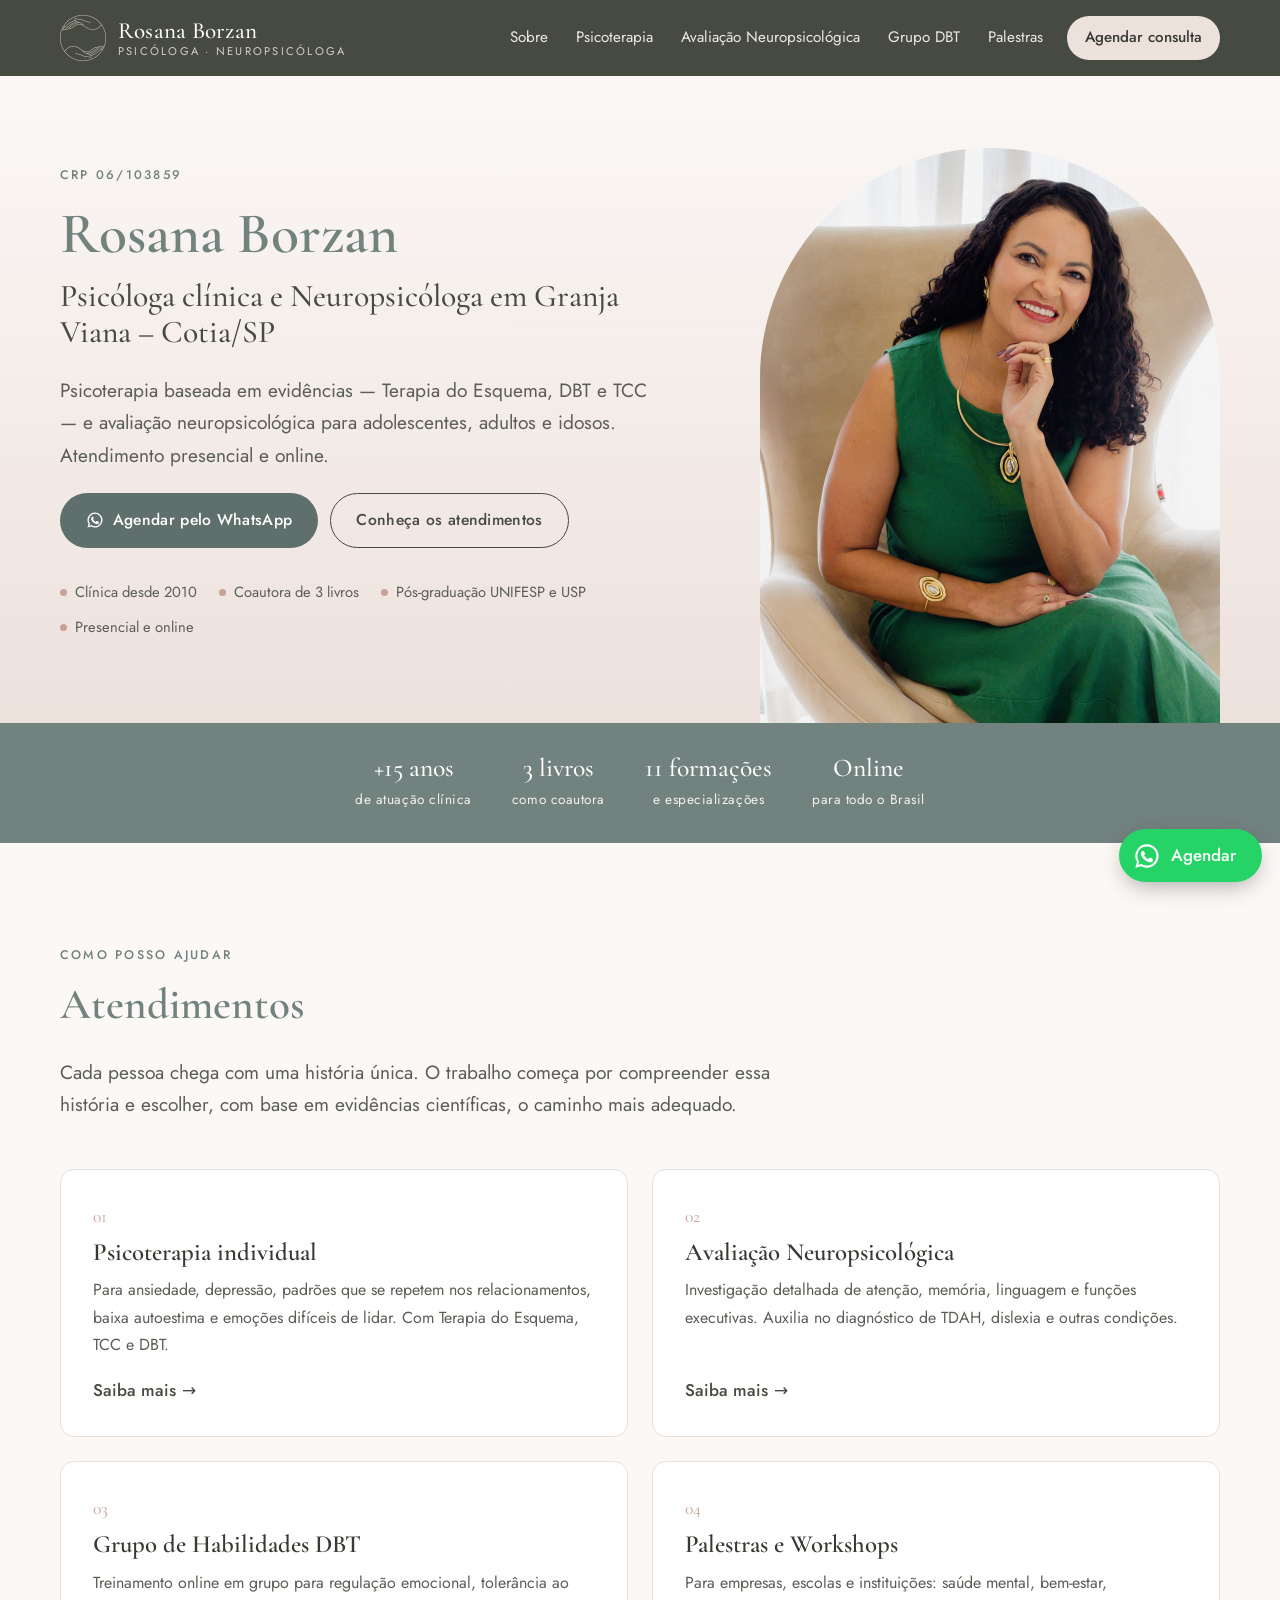
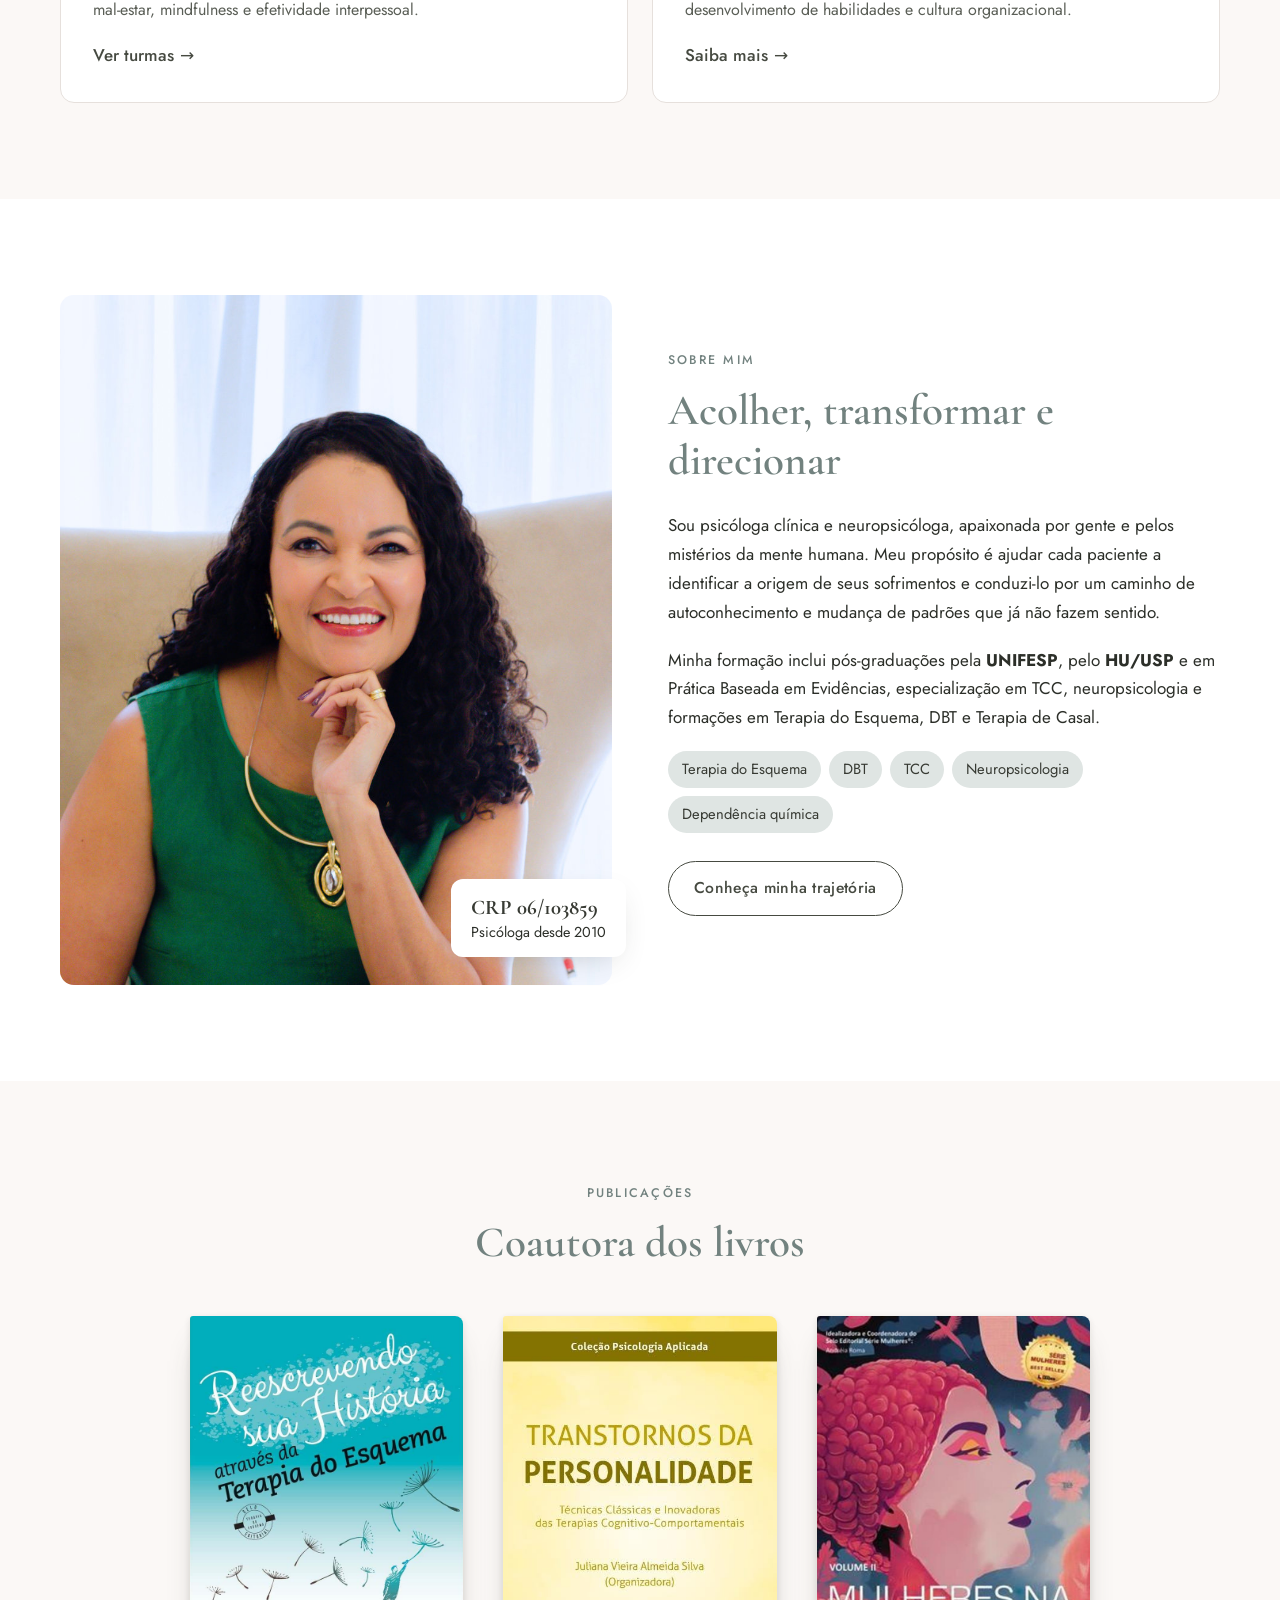
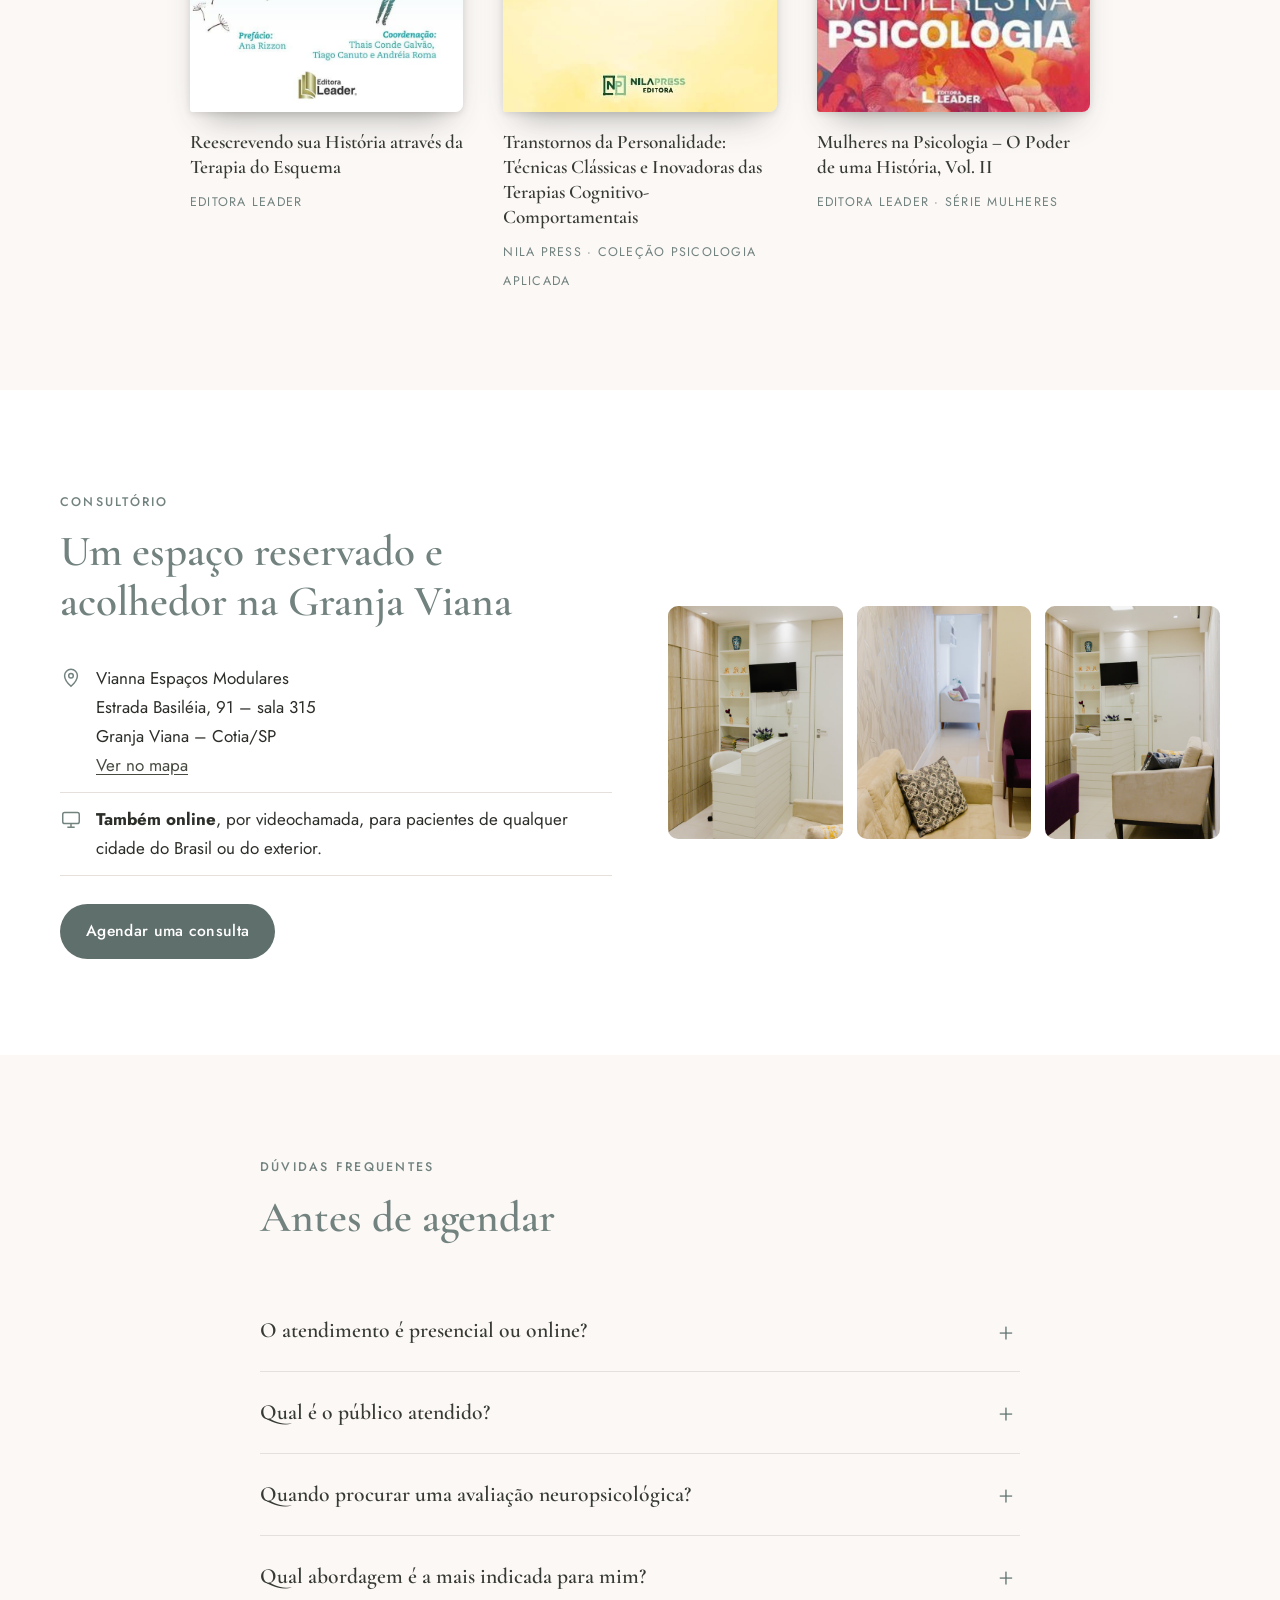
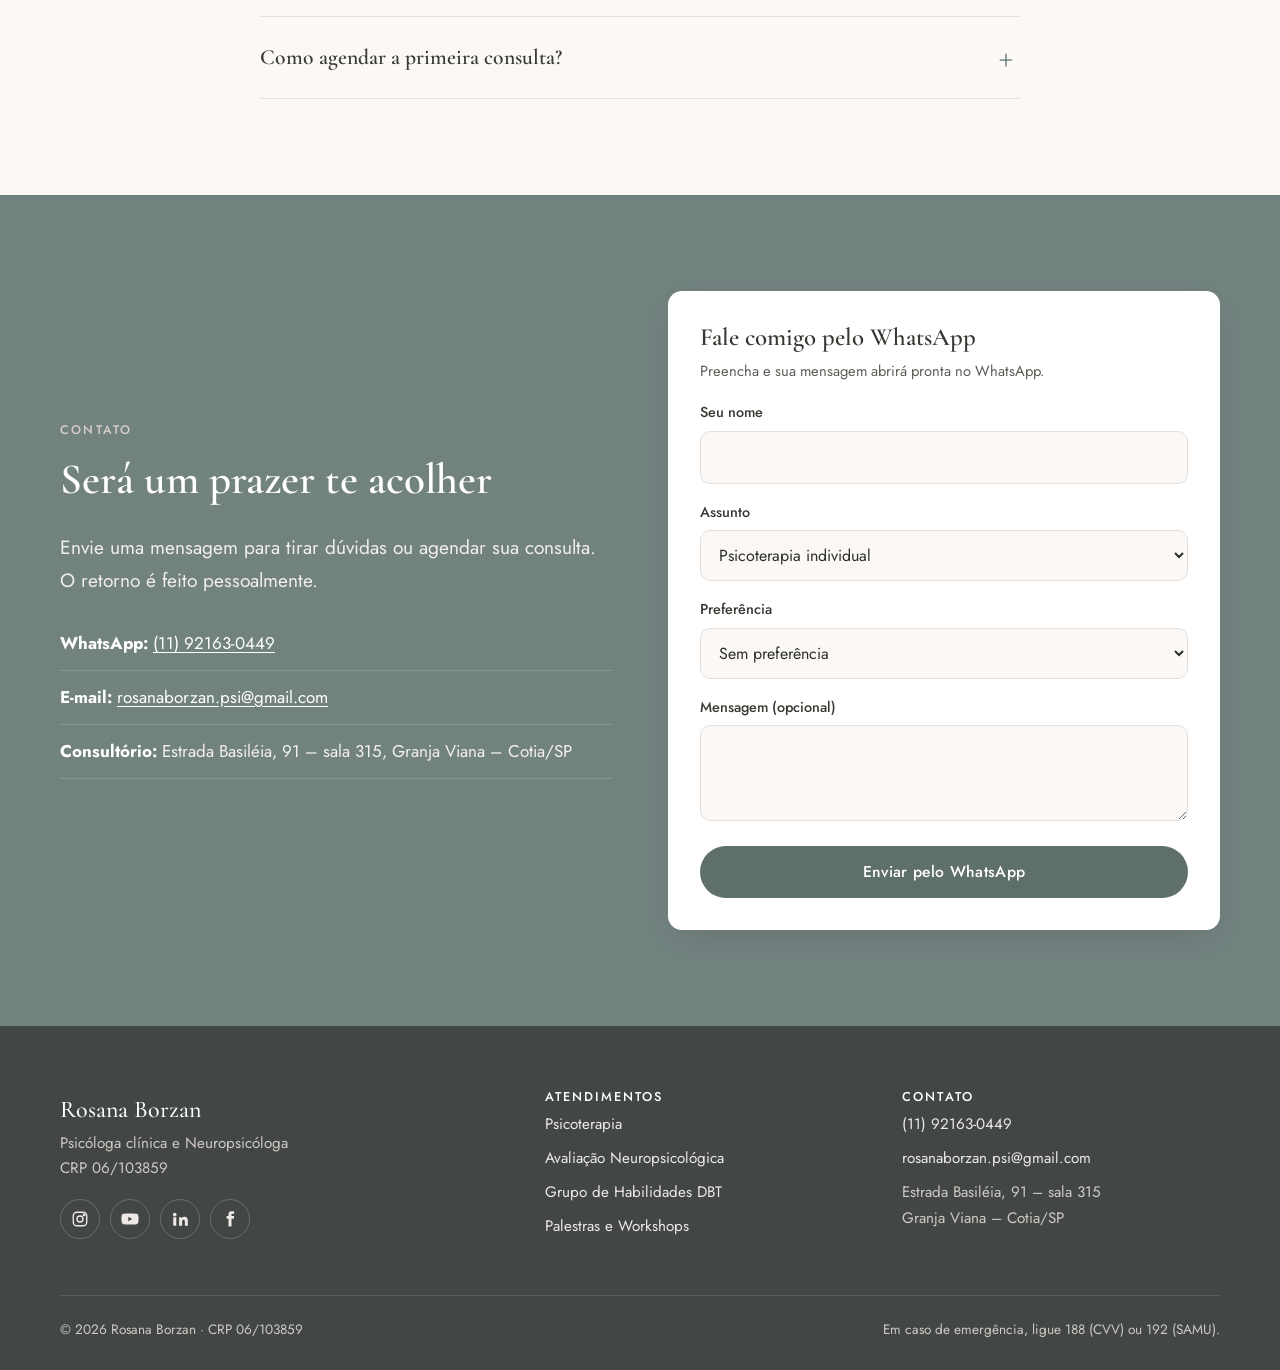
==== commit d874d6f4: "Formação: inclui pós em Prática Baseada em Evidências (InPBE) e Terapia de Casal (ITPC) Atualiza a l" ====
--- a/index.html
+++ b/index.html
@@ -36,8 +36,8 @@
         "identifier": "CRP 06/103859",
         "url": "https://www.rosanaborzan.com.br/",
         "image": "https://rosana.borzanti.com/assets/img/rosana-retrato.jpg",
-        "knowsAbout": ["Terapia do Esquema", "Terapia Comportamental Dialética (DBT)", "Terapia Cognitivo-Comportamental (TCC)", "Avaliação Neuropsicológica", "Dependência Química"],
-        "alumniOf": ["UNIAD/UNIFESP", "HU/USP", "IPOG", "CETCC", "Wainer Psicologia"],
+        "knowsAbout": ["Terapia do Esquema", "Terapia Comportamental Dialética (DBT)", "Terapia Cognitivo-Comportamental (TCC)", "Avaliação Neuropsicológica", "Prática Baseada em Evidências", "Terapia de Casal", "Dependência Química"],
+        "alumniOf": ["UNIAD/UNIFESP", "HU/USP", "IPOG", "CETCC", "Wainer Psicologia", "InPBE – Instituto de Psicologia Baseada em Evidências", "ITPC – Instituto de Teoria e Pesquisa em Psicoterapia Cognitivo-Comportamental"],
         "sameAs": [
           "https://instagram.com/rosanaborzan.psi",
           "https://www.facebook.com/rosanaborzan.psi",
@@ -149,7 +149,7 @@
       <div class="wrap">
         <div><strong>+15 anos</strong><span>de atuação clínica</span></div>
         <div><strong>3 livros</strong><span>como coautora</span></div>
-        <div><strong>9 formações</strong><span>e especializações</span></div>
+        <div><strong>11 formações</strong><span>e especializações</span></div>
         <div><strong>Online</strong><span>para todo o Brasil</span></div>
       </div>
     </section>
@@ -203,7 +203,7 @@
           <span class="eyebrow">Sobre mim</span>
           <h2>Acolher, transformar e direcionar</h2>
           <p>Sou psicóloga clínica e neuropsicóloga, apaixonada por gente e pelos mistérios da mente humana. Meu propósito é ajudar cada paciente a identificar a origem de seus sofrimentos e conduzi-lo por um caminho de autoconhecimento e mudança de padrões que já não fazem sentido.</p>
-          <p>Minha formação inclui pós-graduações pela <strong>UNIFESP</strong> e pelo <strong>HU/USP</strong>, especialização em TCC, neuropsicologia e formações em Terapia do Esquema e DBT.</p>
+          <p>Minha formação inclui pós-graduações pela <strong>UNIFESP</strong>, pelo <strong>HU/USP</strong> e em Prática Baseada em Evidências, especialização em TCC, neuropsicologia e formações em Terapia do Esquema, DBT e Terapia de Casal.</p>
           <ul class="pill-list" aria-label="Abordagens">
             <li>Terapia do Esquema</li>
             <li>DBT</li>
--- a/assets/css/style.css
+++ b/assets/css/style.css
@@ -7,9 +7,11 @@
   --olive: #464a41;
   --olive-deep: #373a33;
   --sage: #72827f;
+  --sage-deep: #5f6f6c;
   --sage-soft: #dfe5e3;
   --rose: #c9a296;
-  --rose-soft: #f3e4df;
+  --rose-soft: #ede1dc;
+  --footer: #424746;
   --cream: #fbf8f6;
   --paper: #ffffff;
   --ink: #2c2f29;
@@ -56,6 +58,7 @@
 h2 { font-size: clamp(1.9rem, 3.6vw, 2.7rem); }
 h3 { font-size: 1.55rem; }
 p  { margin: 0 0 1.1em; }
+h1, h2 { color: var(--sage); }
 
 .wrap { width: min(100% - 32px, var(--wrap)); margin-inline: auto; }
 .narrow { max-width: 760px; }
@@ -94,8 +97,8 @@
 }
 .btn:hover { transform: translateY(-1px); }
 .btn svg { width: 1.15em; height: 1.15em; flex: none; }
-.btn-primary { background: var(--olive); color: #fff; }
-.btn-primary:hover { background: var(--olive-deep); color: #fff; }
+.btn-primary { background: var(--sage-deep); color: #fff; }
+.btn-primary:hover { background: var(--olive); color: #fff; }
 .btn-outline { border-color: var(--olive); color: var(--olive); background: transparent; }
 .btn-outline:hover { background: var(--olive); color: #fff; }
 .btn-light { background: #fff; color: var(--olive-deep); }
@@ -163,7 +166,7 @@
 }
 .hero-text { padding-bottom: 72px; }
 .hero h1 { margin-bottom: 0.4em; }
-.hero h1 span { display: block; font-size: 0.55em; font-weight: 500; color: var(--sage); margin-top: 0.35em; }
+.hero h1 span { display: block; font-size: 0.55em; font-weight: 500; color: var(--olive); margin-top: 0.35em; }
 .hero .lead { max-width: 34em; }
 .hero-photo { align-self: end; position: relative; }
 .hero-photo img {
@@ -189,7 +192,7 @@
 }
 
 /* ---------- Faixa de credenciais ---------- */
-.creds { background: var(--olive); color: #eee9e5; padding: 30px 0; }
+.creds { background: var(--sage); color: #f4f1ee; padding: 30px 0; }
 .creds .wrap { display: flex; flex-wrap: wrap; gap: 14px 40px; justify-content: center; text-align: center; }
 .creds strong { display: block; font-family: var(--serif); font-size: 1.6rem; font-weight: 500; color: #fff; line-height: 1.2; }
 .creds span { font-size: 0.85rem; letter-spacing: 0.04em; }
@@ -355,9 +358,9 @@
 @media (max-width: 480px) { .team .card { flex-direction: column; } }
 
 /* ---------- Contato ---------- */
-.cta-band { background: var(--olive); color: #eee9e5; }
+.cta-band { background: var(--sage); color: #f4f1ee; }
 .cta-band h2 { color: #fff; }
-.cta-band .lead { color: #d9d3cf; }
+.cta-band .lead { color: #f1eeeb; }
 
 .contact-form {
   background: var(--paper); color: var(--ink);
@@ -377,7 +380,7 @@
 .contact-form .btn { width: 100%; justify-content: center; }
 
 /* ---------- Rodapé ---------- */
-.site-footer { background: var(--olive-deep); color: #cfc9c4; padding: 64px 0 28px; font-size: 0.95rem; }
+.site-footer { background: var(--footer); color: #cfc9c4; padding: 64px 0 28px; font-size: 0.95rem; }
 .site-footer a { color: #eee9e5; text-decoration: none; }
 .site-footer a:hover { color: #fff; text-decoration: underline; }
 .footer-grid { display: grid; grid-template-columns: 1.4fr 1fr 1fr; gap: 40px; }
